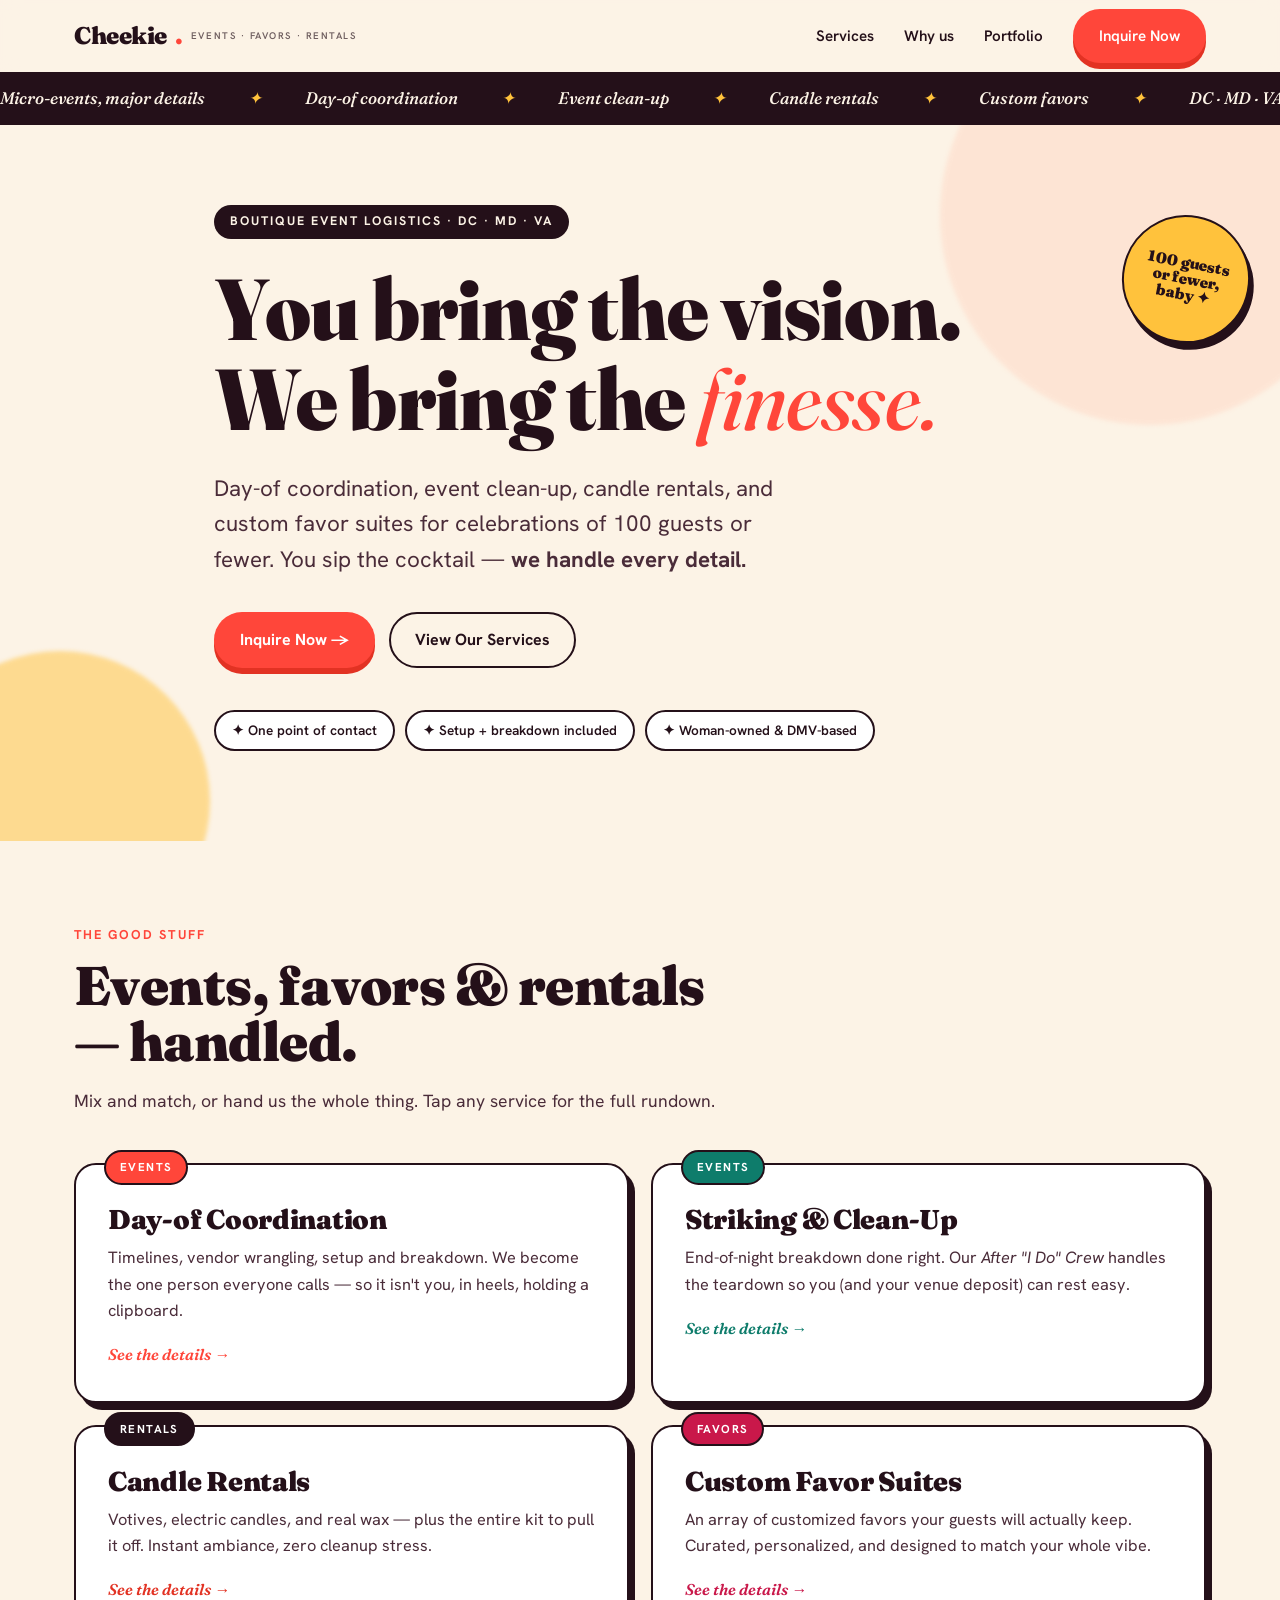
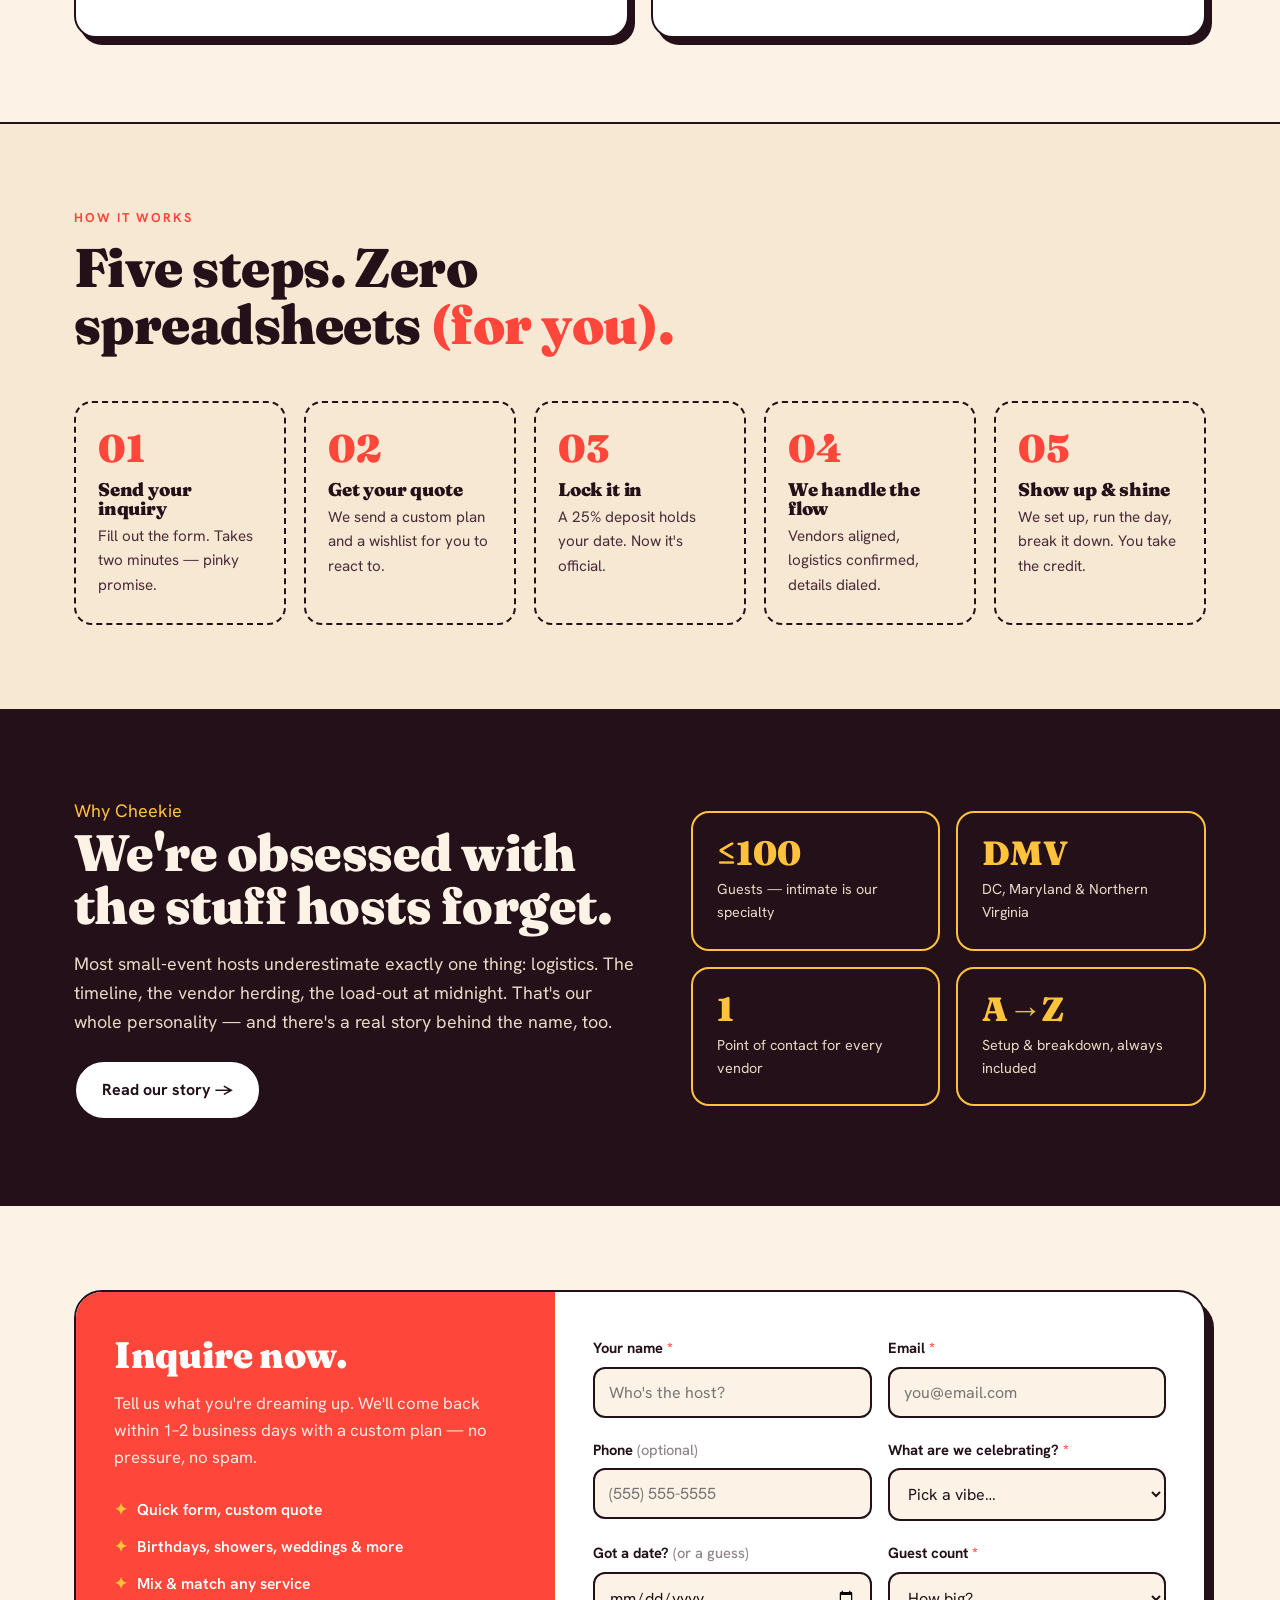
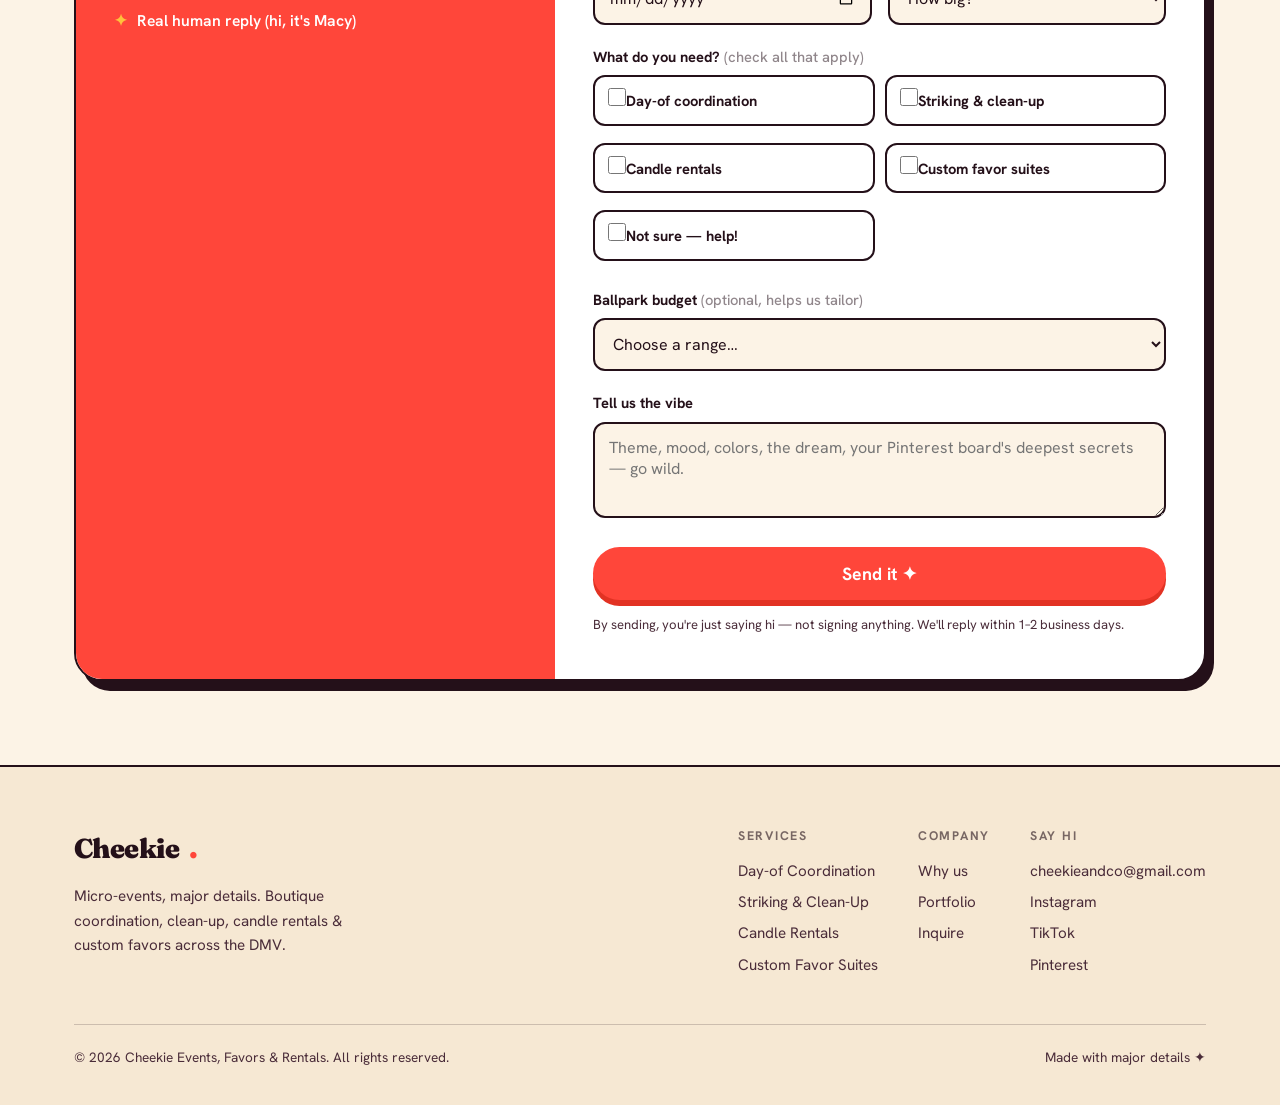
==== index.html @ 804b9a2e "First Draft" ====
<!DOCTYPE html>
<html lang="en">
<head>
<meta charset="UTF-8">
<meta name="viewport" content="width=device-width, initial-scale=1.0">
<title>Cheekie Events, Favors &amp; Rentals — Micro-events, major details (DC · MD · VA)</title>
<meta name="description" content="Boutique day-of coordination, event clean-up, candle rentals, and custom favor suites for celebrations of 100 guests or fewer across the DMV.">
<link rel="preconnect" href="https://fonts.googleapis.com">
<link rel="preconnect" href="https://fonts.gstatic.com" crossorigin>
<link href="https://fonts.googleapis.com/css2?family=Fraunces:ital,opsz,wght@0,9..144,400;0,9..144,600;0,9..144,900;1,9..144,500&family=Hanken+Grotesk:wght@400;500;600;700&display=swap" rel="stylesheet">
<link rel="stylesheet" href="styles.css">
</head>
<body>

<!-- NAV -->
<header class="nav">
  <div class="wrap nav-inner">
    <a class="logo" href="index.html">Cheekie<span class="dot">.</span>
      <small>Events&nbsp;·&nbsp;Favors&nbsp;·&nbsp;Rentals</small>
    </a>
    <nav class="nav-links" id="navLinks">
      <a href="#services">Services</a>
      <a href="why-us.html">Why us</a>
      <a href="portfolio.html">Portfolio</a>
      <a class="btn btn-primary" href="#inquire">Inquire Now</a>
    </nav>
    <button class="menu-btn" id="menuBtn" aria-label="Toggle menu">☰</button>
  </div>
</header>

<!-- MARQUEE -->
<div class="marquee" aria-hidden="true">
  <div class="marquee-track">
    <span>Micro-events, major details&nbsp; <span class="star">✦</span> &nbsp;Day-of coordination&nbsp; <span class="star">✦</span> &nbsp;Event clean-up&nbsp; <span class="star">✦</span> &nbsp;Candle rentals&nbsp; <span class="star">✦</span> &nbsp;Custom favors&nbsp; <span class="star">✦</span> &nbsp;DC · MD · VA&nbsp; <span class="star">✦</span> &nbsp;</span>
    <span>Micro-events, major details&nbsp; <span class="star">✦</span> &nbsp;Day-of coordination&nbsp; <span class="star">✦</span> &nbsp;Event clean-up&nbsp; <span class="star">✦</span> &nbsp;Candle rentals&nbsp; <span class="star">✦</span> &nbsp;Custom favors&nbsp; <span class="star">✦</span> &nbsp;DC · MD · VA&nbsp; <span class="star">✦</span> &nbsp;</span>
  </div>
</div>

<!-- HERO -->
<main>
<section class="hero">
  <div class="blob blob-1"></div>
  <div class="blob blob-2"></div>
  <div class="sticker">100 guests<br>or fewer,<br>baby ✦</div>
  <div class="wrap hero-inner">
    <span class="eyebrow">Boutique event logistics · DC · MD · VA</span>
    <h1>You bring the vision.<br>We bring the <span class="ital">finesse.</span></h1>
    <p class="lead">Day-of coordination, event clean-up, candle rentals, and custom favor suites for celebrations of 100 guests or fewer. You sip the cocktail — <strong>we handle every detail.</strong></p>
    <div class="hero-cta">
      <a class="btn btn-primary" href="#inquire">Inquire Now →</a>
      <a class="btn btn-ghost" href="#services">View Our Services</a>
    </div>
    <div class="hero-badges">
      <span class="pill">✦ One point of contact</span>
      <span class="pill">✦ Setup + breakdown included</span>
      <span class="pill">✦ Woman-owned &amp; DMV-based</span>
    </div>
  </div>
</section>

<!-- SERVICES -->
<section id="services">
  <div class="wrap">
    <div class="sec-head">
      <span class="kicker">The good stuff</span>
      <h2>Events, favors &amp; rentals — handled.</h2>
      <p>Mix and match, or hand us the whole thing. Tap any service for the full rundown.</p>
    </div>
    <div class="cards">
      <a class="card c-cherry" href="coordination.html">
        <span class="tag">Events</span>
        <h3>Day-of Coordination</h3>
        <p>Timelines, vendor wrangling, setup and breakdown. We become the one person everyone calls — so it isn't you, in heels, holding a clipboard.</p>
        <span class="price">See the details →</span>
      </a>
      <a class="card c-teal" href="striking.html">
        <span class="tag">Events</span>
        <h3>Striking &amp; Clean-Up</h3>
        <p>End-of-night breakdown done right. Our <em>After "I Do" Crew</em> handles the teardown so you (and your venue deposit) can rest easy.</p>
        <span class="price">See the details →</span>
      </a>
      <a class="card c-butter" href="candles.html">
        <span class="tag">Rentals</span>
        <h3>Candle Rentals</h3>
        <p>Votives, electric candles, and real wax — plus the entire kit to pull it off. Instant ambiance, zero cleanup stress.</p>
        <span class="price">See the details →</span>
      </a>
      <a class="card c-berry" href="favors.html">
        <span class="tag">Favors</span>
        <h3>Custom Favor Suites</h3>
        <p>An array of customized favors your guests will actually keep. Curated, personalized, and designed to match your whole vibe.</p>
        <span class="price">See the details →</span>
      </a>
    </div>
  </div>
</section>

<!-- HOW IT WORKS -->
<section id="how" style="background:var(--cream-2);border-top:2px solid var(--ink);border-bottom:2px solid var(--ink)">
  <div class="wrap">
    <div class="sec-head">
      <span class="kicker">How it works</span>
      <h2>Five steps. Zero spreadsheets <span class="wink">(for you).</span></h2>
    </div>
    <div class="steps">
      <div class="step"><h3>Send your inquiry</h3><p>Fill out the form. Takes two minutes — pinky promise.</p></div>
      <div class="step"><h3>Get your quote</h3><p>We send a custom plan and a wishlist for you to react to.</p></div>
      <div class="step"><h3>Lock it in</h3><p>A 25% deposit holds your date. Now it's official.</p></div>
      <div class="step"><h3>We handle the flow</h3><p>Vendors aligned, logistics confirmed, details dialed.</p></div>
      <div class="step"><h3>Show up &amp; shine</h3><p>We set up, run the day, break it down. You take the credit.</p></div>
    </div>
  </div>
</section>

<!-- WHY TEASER -->
<section class="dark">
  <div class="wrap">
    <div class="why-grid">
      <div>
        <span class="kicker">Why Cheekie</span>
        <h2>We're obsessed with the stuff hosts forget.</h2>
        <p>Most small-event hosts underestimate exactly one thing: logistics. The timeline, the vendor herding, the load-out at midnight. That's our whole personality — and there's a real story behind the name, too.</p>
        <a class="btn btn-light" href="why-us.html" style="margin-top:24px">Read our story →</a>
      </div>
      <div class="why-stats">
        <div class="stat"><div class="big">≤100</div><div class="lbl">Guests — intimate is our specialty</div></div>
        <div class="stat"><div class="big">DMV</div><div class="lbl">DC, Maryland &amp; Northern Virginia</div></div>
        <div class="stat"><div class="big">1</div><div class="lbl">Point of contact for every vendor</div></div>
        <div class="stat"><div class="big">A→Z</div><div class="lbl">Setup &amp; breakdown, always included</div></div>
      </div>
    </div>
  </div>
</section>

<!-- INTEREST FORM -->
<section id="inquire">
  <div class="wrap">
    <div class="form-shell">
      <div class="form-grid" id="formGrid">
        <aside class="form-aside">
          <h2>Inquire now.</h2>
          <p>Tell us what you're dreaming up. We'll come back within 1–2 business days with a custom plan — no pressure, no spam.</p>
          <ul>
            <li>Quick form, custom quote</li>
            <li>Birthdays, showers, weddings &amp; more</li>
            <li>Mix &amp; match any service</li>
            <li>Real human reply (hi, it's Macy)</li>
          </ul>
        </aside>

        <div class="form-body">
          <!-- ============================================================
               FORMSPREE SETUP (one step):
               1. Create a free form at https://formspree.io (use cheekieandco@gmail.com)
               2. Copy the form's endpoint, e.g. https://formspree.io/f/abcdwxyz
               3. Paste it into the action="" below, replacing YOUR_FORM_ID
               That's it — submissions will email you, and the success
               message below will still show without leaving the page.
               ============================================================ -->
          <form id="inquiryForm" action="https://formspree.io/f/YOUR_FORM_ID" method="POST" novalidate>
            <!-- email subject + spam honeypot (leave these as-is) -->
            <input type="hidden" name="_subject" value="New Cheekie inquiry ✦">
            <input type="text" name="_gotcha" tabindex="-1" autocomplete="off" style="display:none" aria-hidden="true">
            <div class="two">
              <div class="field">
                <label for="name">Your name <span class="req">*</span></label>
                <input type="text" id="name" name="name" placeholder="Who's the host?" required>
              </div>
              <div class="field">
                <label for="email">Email <span class="req">*</span></label>
                <input type="email" id="email" name="email" placeholder="you@email.com" required>
              </div>
            </div>

            <div class="two">
              <div class="field">
                <label for="phone">Phone <span style="opacity:.5;font-weight:500">(optional)</span></label>
                <input type="tel" id="phone" name="phone" placeholder="(555) 555-5555">
              </div>
              <div class="field">
                <label for="occasion">What are we celebrating? <span class="req">*</span></label>
                <select id="occasion" name="occasion" required>
                  <option value="" disabled selected>Pick a vibe…</option>
                  <option>Birthday</option>
                  <option>Baby shower</option>
                  <option>Bridal shower</option>
                  <option>Engagement party</option>
                  <option>Intimate wedding</option>
                  <option>Brunch / dinner</option>
                  <option>Corporate social</option>
                  <option>Something else entirely</option>
                </select>
              </div>
            </div>

            <div class="two">
              <div class="field">
                <label for="date">Got a date? <span style="opacity:.5;font-weight:500">(or a guess)</span></label>
                <input type="date" id="date" name="date">
              </div>
              <div class="field">
                <label for="guests">Guest count <span class="req">*</span></label>
                <select id="guests" name="guests" required>
                  <option value="" disabled selected>How big?</option>
                  <option>1–25</option>
                  <option>26–50</option>
                  <option>51–75</option>
                  <option>76–100</option>
                </select>
              </div>
            </div>

            <div class="field">
              <label>What do you need? <span style="opacity:.5;font-weight:500">(check all that apply)</span></label>
              <div class="checks">
                <label class="check"><input type="checkbox" name="needs" value="Day-of coordination"><span>Day-of coordination</span></label>
                <label class="check"><input type="checkbox" name="needs" value="Striking & clean-up"><span>Striking &amp; clean-up</span></label>
                <label class="check"><input type="checkbox" name="needs" value="Candle rentals"><span>Candle rentals</span></label>
                <label class="check"><input type="checkbox" name="needs" value="Custom favors"><span>Custom favor suites</span></label>
                <label class="check"><input type="checkbox" name="needs" value="Not sure yet"><span>Not sure — help!</span></label>
              </div>
            </div>

            <div class="field">
              <label for="budget">Ballpark budget <span style="opacity:.5;font-weight:500">(optional, helps us tailor)</span></label>
              <select id="budget" name="budget">
                <option value="" disabled selected>Choose a range…</option>
                <option>Under $1,000</option>
                <option>$1,000 – $2,500</option>
                <option>$2,500 – $5,000</option>
                <option>$5,000+</option>
                <option>Tell me what's realistic</option>
              </select>
            </div>

            <div class="field">
              <label for="vibe">Tell us the vibe</label>
              <textarea id="vibe" name="vibe" placeholder="Theme, mood, colors, the dream, your Pinterest board's deepest secrets — go wild."></textarea>
            </div>

            <button type="submit" class="btn btn-primary" style="width:100%;justify-content:center;font-size:1.1rem">Send it ✦</button>
            <p class="error-msg" id="errorMsg">Oops — pop in your name, a valid email, the occasion, and guest count and we're golden.</p>
            <p class="form-note">By sending, you're just saying hi — not signing anything. We'll reply within 1–2 business days.</p>
          </form>
        </div>
      </div>

      <!-- success state -->
      <div class="success" id="successState">
        <div class="emoji">🎉</div>
        <h2>Eee — we got it!</h2>
        <p>Thanks <span id="successName">friend</span>. Keep an eye on your inbox — Macy will be in touch within 1–2 business days with your custom plan.</p>
        <button class="btn btn-ghost" onclick="resetForm()">Send another →</button>
      </div>
    </div>
  </div>
</section>
</main>

<!-- FOOTER -->
<footer>
  <div class="wrap">
    <div class="foot-grid">
      <div style="max-width:300px">
        <a class="logo" href="index.html">Cheekie<span class="dot">.</span></a>
        <p style="margin-top:14px;color:var(--ink-soft);font-size:.95rem">Micro-events, major details. Boutique coordination, clean-up, candle rentals &amp; custom favors across the DMV.</p>
      </div>
      <div class="foot-links">
        <div class="foot-col">
          <h4>Services</h4>
          <a href="coordination.html">Day-of Coordination</a>
          <a href="striking.html">Striking &amp; Clean-Up</a>
          <a href="candles.html">Candle Rentals</a>
          <a href="favors.html">Custom Favor Suites</a>
        </div>
        <div class="foot-col">
          <h4>Company</h4>
          <a href="why-us.html">Why us</a>
          <a href="portfolio.html">Portfolio</a>
          <a href="#inquire">Inquire</a>
        </div>
        <div class="foot-col">
          <h4>Say hi</h4>
          <a href="mailto:cheekieandco@gmail.com">cheekieandco@gmail.com</a>
          <a href="#">Instagram</a>
          <a href="#">TikTok</a>
          <a href="#">Pinterest</a>
        </div>
      </div>
    </div>
    <div class="foot-bottom">
      <span>© <span id="year"></span> Cheekie Events, Favors &amp; Rentals. All rights reserved.</span>
      <span>Made with major details ✦</span>
    </div>
  </div>
</footer>

<script>
  document.getElementById('year').textContent = new Date().getFullYear();
  const menuBtn = document.getElementById('menuBtn');
  const navLinks = document.getElementById('navLinks');
  menuBtn.addEventListener('click', () => navLinks.classList.toggle('open'));
  navLinks.querySelectorAll('a').forEach(a => a.addEventListener('click', () => navLinks.classList.remove('open')));

  const form = document.getElementById('inquiryForm');
  const errorMsg = document.getElementById('errorMsg');
  const submitBtn = form.querySelector('button[type="submit"]');

  form.addEventListener('submit', async function(e){
    e.preventDefault();
    const name = document.getElementById('name').value.trim();
    const email = document.getElementById('email').value.trim();
    const occasion = document.getElementById('occasion').value;
    const guests = document.getElementById('guests').value;
    const emailOk = /^[^\s@]+@[^\s@]+\.[^\s@]+$/.test(email);
    if(!name || !emailOk || !occasion || !guests){
      errorMsg.textContent = "Oops — pop in your name, a valid email, the occasion, and guest count and we're golden.";
      errorMsg.style.display='block';
      return;
    }
    errorMsg.style.display='none';

    // Safety check: warn if the Formspree endpoint hasn't been set yet.
    if(form.action.includes('YOUR_FORM_ID')){
      errorMsg.textContent = "Heads up (this only shows to you): add your Formspree endpoint to the form's action before going live.";
      errorMsg.style.display='block';
      return;
    }

    const original = submitBtn.textContent;
    submitBtn.disabled = true;
    submitBtn.textContent = 'Sending…';

    try {
      const res = await fetch(form.action, {
        method: 'POST',
        body: new FormData(form),
        headers: { 'Accept': 'application/json' }
      });
      if(res.ok){
        document.getElementById('successName').textContent = name.split(' ')[0];
        document.getElementById('formGrid').style.display='none';
        document.getElementById('successState').style.display='block';
        document.getElementById('successState').scrollIntoView({behavior:'smooth',block:'center'});
        form.reset();
      } else {
        throw new Error('Form error');
      }
    } catch(err){
      errorMsg.textContent = "Hmm, that didn't send. Try again, or email us directly at cheekieandco@gmail.com.";
      errorMsg.style.display='block';
    } finally {
      submitBtn.disabled = false;
      submitBtn.textContent = original;
    }
  });

  function resetForm(){
    form.reset();
    document.getElementById('successState').style.display='none';
    document.getElementById('formGrid').style.display='grid';
    document.getElementById('inquire').scrollIntoView({behavior:'smooth',block:'start'});
  }
</script>
</body>
</html>
---- styles.css ----
/* ============================================================
   Cheekie Events, Favors & Rentals — shared stylesheet
   ============================================================ */
:root{
  --cream:#FCF3E6;
  --cream-2:#F6E8D3;
  --ink:#241019;
  --ink-soft:#4a2c39;
  --cherry:#FF463A;
  --cherry-deep:#E23223;
  --berry:#C9184A;
  --teal:#0E7C6B;
  --butter:#FFC23C;
  --blush:#FFD7C4;
  --plum:#8E3B66;
  --shadow:rgba(36,16,25,.16);
  --maxw:1180px;
}
*{box-sizing:border-box;margin:0;padding:0}
html{scroll-behavior:smooth}
body{
  background:var(--cream);
  color:var(--ink);
  font-family:'Hanken Grotesk',sans-serif;
  font-size:18px;line-height:1.6;
  -webkit-font-smoothing:antialiased;
  overflow-x:hidden;
}
h1,h2,h3,.display{font-family:'Fraunces',serif;line-height:1.04;letter-spacing:-.01em}
a{color:inherit}
img{max-width:100%;display:block}
.wrap{max-width:var(--maxw);margin:0 auto;padding:0 24px}
.ital{font-style:italic;font-weight:500}
.wink{color:var(--cherry)}

/* ---------- buttons ---------- */
.btn{
  display:inline-flex;align-items:center;gap:.5em;
  font-family:'Hanken Grotesk';font-weight:700;font-size:1rem;
  text-decoration:none;cursor:pointer;border:none;
  padding:15px 26px;border-radius:999px;
  transition:transform .15s ease, box-shadow .15s ease;
}
.btn-primary{background:var(--cherry);color:#fff;box-shadow:0 6px 0 var(--cherry-deep)}
.btn-primary:hover{transform:translateY(-2px);box-shadow:0 8px 0 var(--cherry-deep)}
.btn-primary:active{transform:translateY(4px);box-shadow:0 2px 0 var(--cherry-deep)}
.btn-ghost{background:transparent;color:var(--ink);border:2px solid var(--ink);padding:13px 24px}
.btn-ghost:hover{background:var(--ink);color:var(--cream)}
.btn-light{background:#fff;color:var(--ink);border:2px solid var(--ink)}
.btn-light:hover{background:var(--butter)}

/* ---------- nav ---------- */
header.nav{
  position:sticky;top:0;z-index:50;
  background:rgba(252,243,230,.86);backdrop-filter:blur(10px);
  border-bottom:2px solid var(--ink);
}
.nav-inner{display:flex;align-items:center;justify-content:space-between;height:72px}
.logo{font-family:'Fraunces';font-weight:900;font-size:1.5rem;letter-spacing:-.02em;text-decoration:none;display:flex;align-items:center;gap:.35em}
.logo .dot{color:var(--cherry)}
.logo small{font-family:'Hanken Grotesk';font-weight:600;font-size:.6rem;letter-spacing:.16em;text-transform:uppercase;opacity:.65;display:block;line-height:1}
.nav-links{display:flex;align-items:center;gap:30px}
.nav-links a{font-weight:600;font-size:.95rem;text-decoration:none;position:relative}
.nav-links a:not(.btn)::after{content:"";position:absolute;left:0;bottom:-4px;width:0;height:2px;background:var(--cherry);transition:width .2s}
.nav-links a:not(.btn):hover::after{width:100%}
.menu-btn{display:none;background:none;border:none;cursor:pointer;font-size:1.6rem;color:var(--ink)}
@media(max-width:880px){
  .nav-links{position:fixed;inset:72px 0 auto 0;flex-direction:column;background:var(--cream);border-bottom:2px solid var(--ink);padding:24px;gap:20px;display:none}
  .nav-links.open{display:flex}
  .menu-btn{display:block}
}

/* ---------- marquee ---------- */
.marquee{background:var(--ink);color:var(--cream);overflow:hidden;border-bottom:2px solid var(--ink);padding:11px 0}
.marquee-track{display:flex;white-space:nowrap;gap:40px;animation:scroll 26s linear infinite;font-family:'Fraunces';font-style:italic;font-weight:500;font-size:1.05rem}
.marquee-track span{display:inline-flex;align-items:center;gap:40px}
.marquee .star{color:var(--butter)}
@keyframes scroll{to{transform:translateX(-50%)}}
@media(prefers-reduced-motion:reduce){.marquee-track{animation:none}}

/* ---------- hero ---------- */
.hero{position:relative;padding:80px 0 90px;overflow:hidden}
.hero .blob{position:absolute;border-radius:50%;filter:blur(2px);opacity:.5;z-index:0}
.blob-1{width:420px;height:420px;background:var(--blush);top:-120px;right:-80px}
.blob-2{width:300px;height:300px;background:var(--butter);bottom:-110px;left:-90px;opacity:.4}
.hero-inner{position:relative;z-index:1;max-width:900px}
.eyebrow{display:inline-block;font-weight:700;font-size:.78rem;letter-spacing:.16em;text-transform:uppercase;background:var(--ink);color:var(--cream);padding:7px 16px;border-radius:999px;margin-bottom:26px}
.hero h1{font-size:clamp(2.8rem,7.5vw,5.4rem);font-weight:900}
.hero h1 .ital{color:var(--cherry)}
.hero p.lead{font-size:clamp(1.1rem,2.2vw,1.4rem);max-width:600px;margin:26px 0 34px;color:var(--ink-soft)}
.hero-cta{display:flex;gap:14px;flex-wrap:wrap}
.hero-badges{display:flex;flex-wrap:wrap;gap:10px;margin-top:42px}
.pill{font-weight:600;font-size:.85rem;background:#fff;border:2px solid var(--ink);border-radius:999px;padding:8px 16px}
.sticker{position:absolute;z-index:2;font-family:'Fraunces';font-weight:900;background:var(--butter);color:var(--ink);border:2px solid var(--ink);border-radius:50%;width:128px;height:128px;display:flex;align-items:center;justify-content:center;text-align:center;font-size:.95rem;line-height:1.05;padding:14px;transform:rotate(11deg);box-shadow:5px 6px 0 var(--ink);top:90px;right:30px}
@media(max-width:900px){.sticker{display:none}}

/* ---------- sub-page hero ---------- */
.subhero{position:relative;padding:64px 0 56px;border-bottom:2px solid var(--ink);overflow:hidden}
.subhero .blob{position:absolute;border-radius:50%;opacity:.45;z-index:0;filter:blur(2px)}
.breadcrumb{font-weight:600;font-size:.82rem;letter-spacing:.05em;color:var(--ink-soft);margin-bottom:14px;position:relative;z-index:1}
.breadcrumb a{text-decoration:none}.breadcrumb a:hover{color:var(--cherry)}
.subhero h1{font-size:clamp(2.4rem,6vw,4rem);font-weight:900;position:relative;z-index:1;max-width:820px}
.subhero p{position:relative;z-index:1;max-width:620px;margin-top:18px;font-size:1.15rem;color:var(--ink-soft)}
.subhero .kicker{display:inline-block;font-weight:700;font-size:.78rem;letter-spacing:.16em;text-transform:uppercase;color:var(--cherry);margin-bottom:14px;position:relative;z-index:1}

/* ---------- section base ---------- */
section{padding:84px 0}
.sec-head{margin-bottom:48px;max-width:680px}
.sec-head .kicker{font-weight:700;font-size:.8rem;letter-spacing:.16em;text-transform:uppercase;color:var(--cherry);display:block;margin-bottom:12px}
.sec-head h2{font-size:clamp(2rem,4.5vw,3.4rem);font-weight:900}
.sec-head p{margin-top:16px;color:var(--ink-soft);font-size:1.1rem}

/* ---------- service cards ---------- */
.cards{display:grid;grid-template-columns:repeat(2,1fr);gap:22px}
@media(max-width:760px){.cards{grid-template-columns:1fr}}
.card{border:2px solid var(--ink);border-radius:22px;padding:32px;position:relative;box-shadow:6px 7px 0 var(--ink);transition:transform .18s ease, box-shadow .18s ease;background:#fff;text-decoration:none;color:var(--ink);display:block}
.card:hover{transform:translate(-2px,-2px);box-shadow:9px 11px 0 var(--ink)}
.card .tag{position:absolute;top:-15px;left:28px;font-family:'Hanken Grotesk';font-weight:700;font-size:.72rem;letter-spacing:.12em;text-transform:uppercase;color:#fff;padding:6px 14px;border-radius:999px;border:2px solid var(--ink)}
.card h3{font-size:1.7rem;font-weight:900;margin:8px 0 12px}
.card p{color:var(--ink-soft);font-size:1.02rem}
.card .price{display:inline-block;margin-top:18px;font-family:'Fraunces';font-style:italic;font-weight:600;font-size:.98rem}
.c-cherry .tag{background:var(--cherry)} .c-cherry .price{color:var(--cherry)}
.c-teal .tag{background:var(--teal)} .c-teal .price{color:var(--teal)}
.c-berry .tag{background:var(--berry)} .c-berry .price{color:var(--berry)}
.c-butter .tag{background:var(--ink)} .c-butter .price{color:var(--cherry-deep)}
.c-plum .tag{background:var(--plum)} .c-plum .price{color:var(--plum)}

/* ---------- steps ---------- */
.steps{display:grid;grid-template-columns:repeat(5,1fr);gap:18px;counter-reset:step}
@media(max-width:900px){.steps{grid-template-columns:1fr 1fr}}
@media(max-width:560px){.steps{grid-template-columns:1fr}}
.step{border:2px dashed var(--ink);border-radius:18px;padding:26px 22px;position:relative}
.step::before{counter-increment:step;content:"0" counter(step);font-family:'Fraunces';font-weight:900;font-size:2.4rem;color:var(--cherry);display:block;line-height:1;margin-bottom:12px}
.step h3{font-size:1.15rem;font-weight:900;margin-bottom:6px}
.step p{font-size:.95rem;color:var(--ink-soft)}
.steps.four{grid-template-columns:repeat(4,1fr)}
@media(max-width:900px){.steps.four{grid-template-columns:1fr 1fr}}
@media(max-width:560px){.steps.four{grid-template-columns:1fr}}

/* ---------- dark band ---------- */
.dark{background:var(--ink);color:var(--cream);border-top:2px solid var(--ink);border-bottom:2px solid var(--ink)}
.dark .kicker{color:var(--butter)}
.dark h2{font-size:clamp(2rem,4.5vw,3.2rem);font-weight:900}
.why-grid{display:grid;grid-template-columns:1.1fr 1fr;gap:50px;align-items:center}
@media(max-width:820px){.why-grid{grid-template-columns:1fr;gap:34px}}
.why-grid p{color:#e9d9c6;font-size:1.12rem;margin-top:18px}
.why-stats{display:grid;grid-template-columns:1fr 1fr;gap:16px}
.stat{border:2px solid var(--butter);border-radius:18px;padding:24px}
.stat .big{font-family:'Fraunces';font-weight:900;font-size:2.1rem;color:var(--butter);line-height:1}
.stat .lbl{font-size:.9rem;margin-top:8px;color:#e9d9c6}

/* ---------- includes list (service pages) ---------- */
.split{display:grid;grid-template-columns:1fr 1fr;gap:48px;align-items:start}
@media(max-width:820px){.split{grid-template-columns:1fr;gap:32px}}
.includes{list-style:none;display:flex;flex-direction:column;gap:14px}
.includes li{display:flex;gap:12px;align-items:flex-start;font-size:1.05rem}
.includes li::before{content:"✦";color:var(--cherry);font-size:1.1rem;line-height:1.4;flex:none}
.panel{border:2px solid var(--ink);border-radius:22px;background:#fff;box-shadow:6px 7px 0 var(--ink);padding:34px}
.panel h3{font-size:1.5rem;font-weight:900;margin-bottom:14px}
.panel.tint{background:var(--cream-2)}
.callout{border:2px dashed var(--ink);border-radius:18px;padding:24px 26px;background:var(--blush);margin-top:24px}
.callout strong{font-family:'Fraunces';font-style:italic}

/* ---------- about / founder ---------- */
.about-grid{display:grid;grid-template-columns:.85fr 1.15fr;gap:54px;align-items:center}
@media(max-width:820px){.about-grid{grid-template-columns:1fr;gap:34px}}
.about-photo{position:relative}
.about-photo img{border:2px solid var(--ink);border-radius:24px;box-shadow:10px 12px 0 var(--cherry);width:100%}
.about-photo .badge{position:absolute;bottom:-22px;right:-14px;background:var(--butter);border:2px solid var(--ink);border-radius:999px;padding:10px 20px;font-family:'Fraunces';font-weight:900;font-style:italic;box-shadow:4px 5px 0 var(--ink);transform:rotate(-5deg)}
.about-text h2{font-size:clamp(2rem,4.5vw,3rem);font-weight:900}
.about-text p{margin-top:18px;color:var(--ink-soft);font-size:1.1rem}
.about-text .pull{font-family:'Fraunces';font-style:italic;font-weight:600;color:var(--ink);font-size:1.3rem;border-left:4px solid var(--cherry);padding-left:18px;margin-top:24px}

/* ---------- testimonial ---------- */
.quote-card{border:2px solid var(--ink);border-radius:24px;background:#fff;box-shadow:8px 10px 0 var(--berry);padding:42px 40px;max-width:760px}
.quote-card .stars{color:var(--butter);font-size:1.3rem;letter-spacing:2px}
.quote-card .headline{font-family:'Fraunces';font-weight:900;font-size:1.6rem;margin:14px 0 14px}
.quote-card blockquote{font-size:1.12rem;color:var(--ink-soft);font-style:italic;line-height:1.65}
.quote-card .cite{margin-top:22px;font-weight:700}
.quote-card .cite span{display:block;font-weight:500;font-size:.92rem;color:var(--ink-soft);font-style:normal}
.tcard{border:2px dashed var(--ink);border-radius:20px;padding:30px;background:var(--cream)}
.tcard .stars{color:var(--butter);letter-spacing:2px}
.tcard blockquote{font-style:italic;color:var(--ink-soft);margin:12px 0}
.tcard .cite{font-weight:700;font-size:.95rem}

/* ---------- portfolio / resume ---------- */
.exp{display:grid;grid-template-columns:1fr 1fr;gap:22px}
@media(max-width:760px){.exp{grid-template-columns:1fr}}
.exp-item{border:2px solid var(--ink);border-radius:20px;padding:30px;background:#fff;box-shadow:5px 6px 0 var(--ink)}
.exp-item .role{font-family:'Fraunces';font-weight:900;font-size:1.35rem}
.exp-item .org{font-weight:700;color:var(--cherry);margin:4px 0 14px;font-size:.95rem;letter-spacing:.02em}
.exp-item ul{list-style:none;display:flex;flex-direction:column;gap:9px}
.exp-item li{display:flex;gap:10px;font-size:1rem;color:var(--ink-soft)}
.exp-item li::before{content:"–";color:var(--cherry);flex:none}
.creds{display:flex;gap:14px;flex-wrap:wrap;margin-top:8px}
.cred{border:2px solid var(--ink);border-radius:16px;padding:18px 22px;background:var(--cream-2)}
.cred .deg{font-family:'Fraunces';font-weight:900;font-size:1.1rem}
.cred .sch{font-size:.9rem;color:var(--ink-soft)}

/* ---------- cta band ---------- */
.cta-band{background:var(--cherry);color:#fff;border-top:2px solid var(--ink);border-bottom:2px solid var(--ink);text-align:center}
.cta-band h2{font-size:clamp(2rem,5vw,3.2rem);font-weight:900}
.cta-band p{margin:16px auto 28px;max-width:520px;color:#ffe7e2;font-size:1.1rem}

/* ---------- form ---------- */
#inquire{position:relative}
.form-shell{border:2px solid var(--ink);border-radius:28px;background:#fff;box-shadow:8px 10px 0 var(--ink);overflow:hidden}
.form-grid{display:grid;grid-template-columns:.85fr 1.15fr}
@media(max-width:820px){.form-grid{grid-template-columns:1fr}}
.form-aside{background:var(--cherry);color:#fff;padding:44px 38px}
.form-aside h2{font-size:2.3rem;font-weight:900;line-height:1.04}
.form-aside p{margin-top:16px;font-size:1.05rem;color:#ffe7e2}
.form-aside ul{list-style:none;margin-top:26px;display:flex;flex-direction:column;gap:12px}
.form-aside li{display:flex;gap:10px;align-items:flex-start;font-weight:600;font-size:.98rem}
.form-aside li::before{content:"✦";color:var(--butter)}
.form-body{padding:44px 38px}
.field{margin-bottom:20px}
.field label{display:block;font-weight:700;font-size:.92rem;margin-bottom:7px}
.req{color:var(--cherry)}
.field input,.field select,.field textarea{
  width:100%;font-family:inherit;font-size:1rem;color:var(--ink);
  background:var(--cream);border:2px solid var(--ink);border-radius:12px;padding:13px 14px;
  transition:box-shadow .15s,border-color .15s;
}
.field input:focus,.field select:focus,.field textarea:focus{outline:none;box-shadow:0 0 0 3px var(--butter)}
.field textarea{resize:vertical;min-height:96px}
.two{display:grid;grid-template-columns:1fr 1fr;gap:16px}
@media(max-width:520px){.two{grid-template-columns:1fr}}
.checks{display:grid;grid-template-columns:1fr 1fr;gap:10px}
@media(max-width:520px){.checks{grid-template-columns:1fr}}
.check{display:flex;align-items:center;gap:9px;border:2px solid var(--ink);border-radius:12px;padding:11px 13px;cursor:pointer;font-weight:600;font-size:.92rem;transition:background .15s}
.check:hover{background:var(--cream-2)}
.check input{width:18px;height:18px;accent-color:var(--cherry);flex:none}
.form-note{font-size:.82rem;color:var(--ink-soft);margin-top:14px}
.error-msg{color:var(--cherry-deep);font-weight:700;font-size:.9rem;margin-top:10px;display:none}
.success{display:none;text-align:center;padding:64px 38px}
.success .emoji{font-size:3.4rem}
.success h2{font-size:2.4rem;font-weight:900;margin:14px 0 10px}
.success p{color:var(--ink-soft);max-width:420px;margin:0 auto 22px}

/* ---------- footer ---------- */
footer{background:var(--cream-2);border-top:2px solid var(--ink);padding:60px 0 36px}
.foot-grid{display:flex;justify-content:space-between;flex-wrap:wrap;gap:30px}
.foot-grid .logo{font-size:1.7rem}
.foot-links{display:flex;gap:40px;flex-wrap:wrap}
.foot-col h4{font-size:.78rem;letter-spacing:.14em;text-transform:uppercase;margin-bottom:12px;opacity:.6}
.foot-col a,.foot-col p{display:block;text-decoration:none;font-size:.95rem;margin-bottom:7px;color:var(--ink-soft)}
.foot-col a:hover{color:var(--cherry)}
.foot-bottom{margin-top:40px;padding-top:22px;border-top:1px solid rgba(36,16,25,.2);display:flex;justify-content:space-between;flex-wrap:wrap;gap:12px;font-size:.85rem;color:var(--ink-soft)}
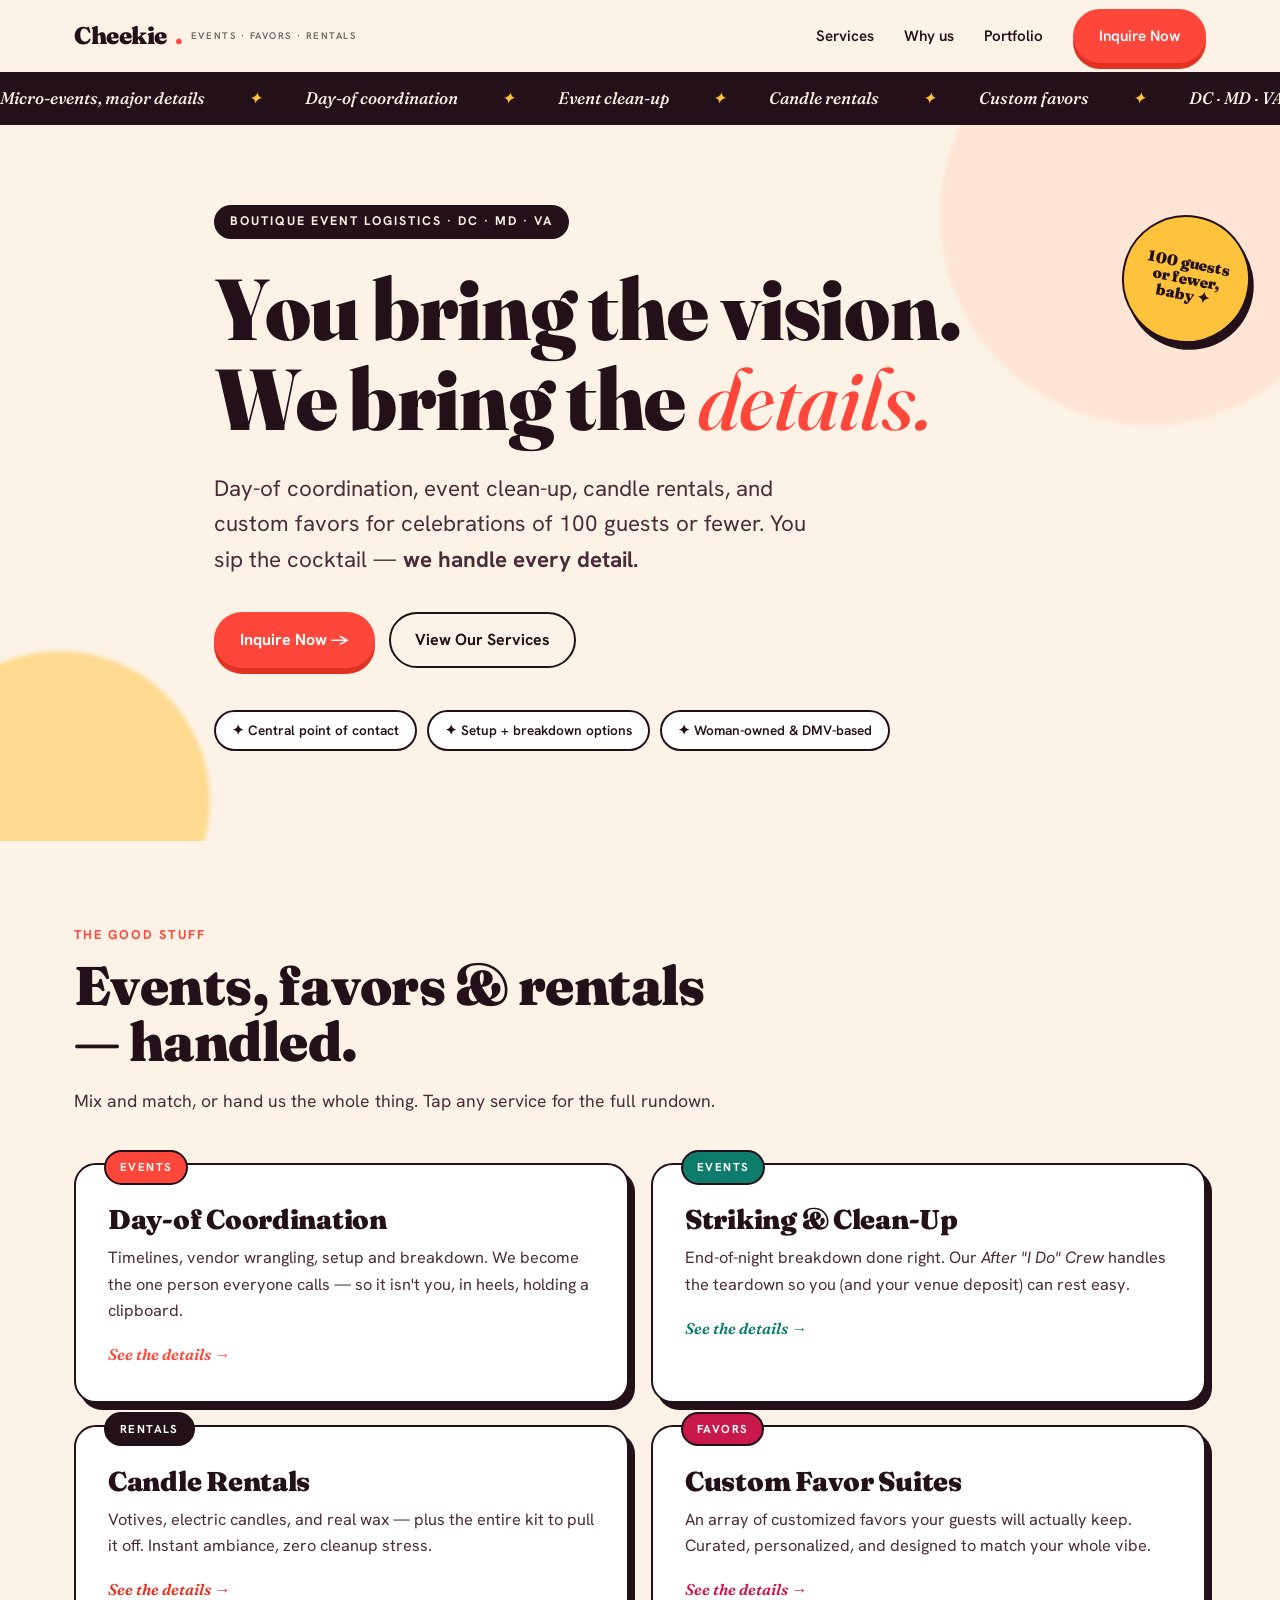
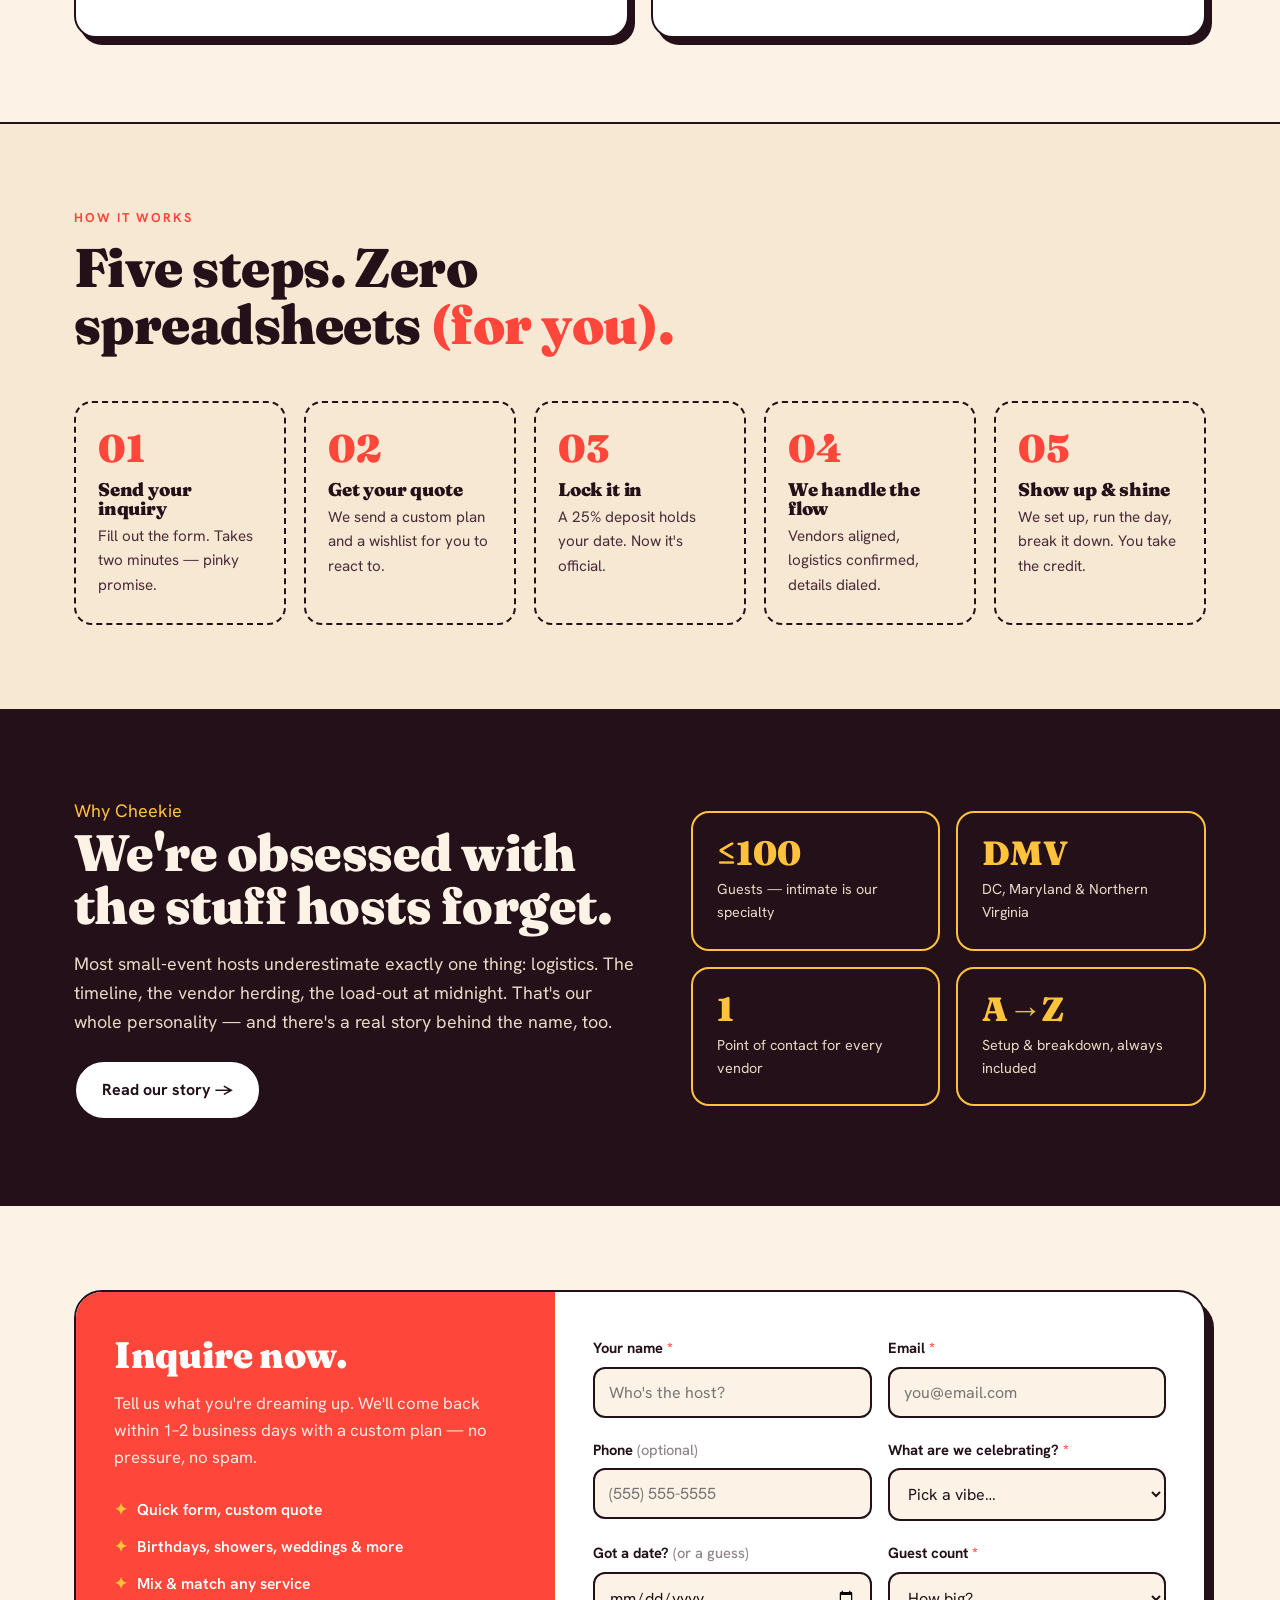
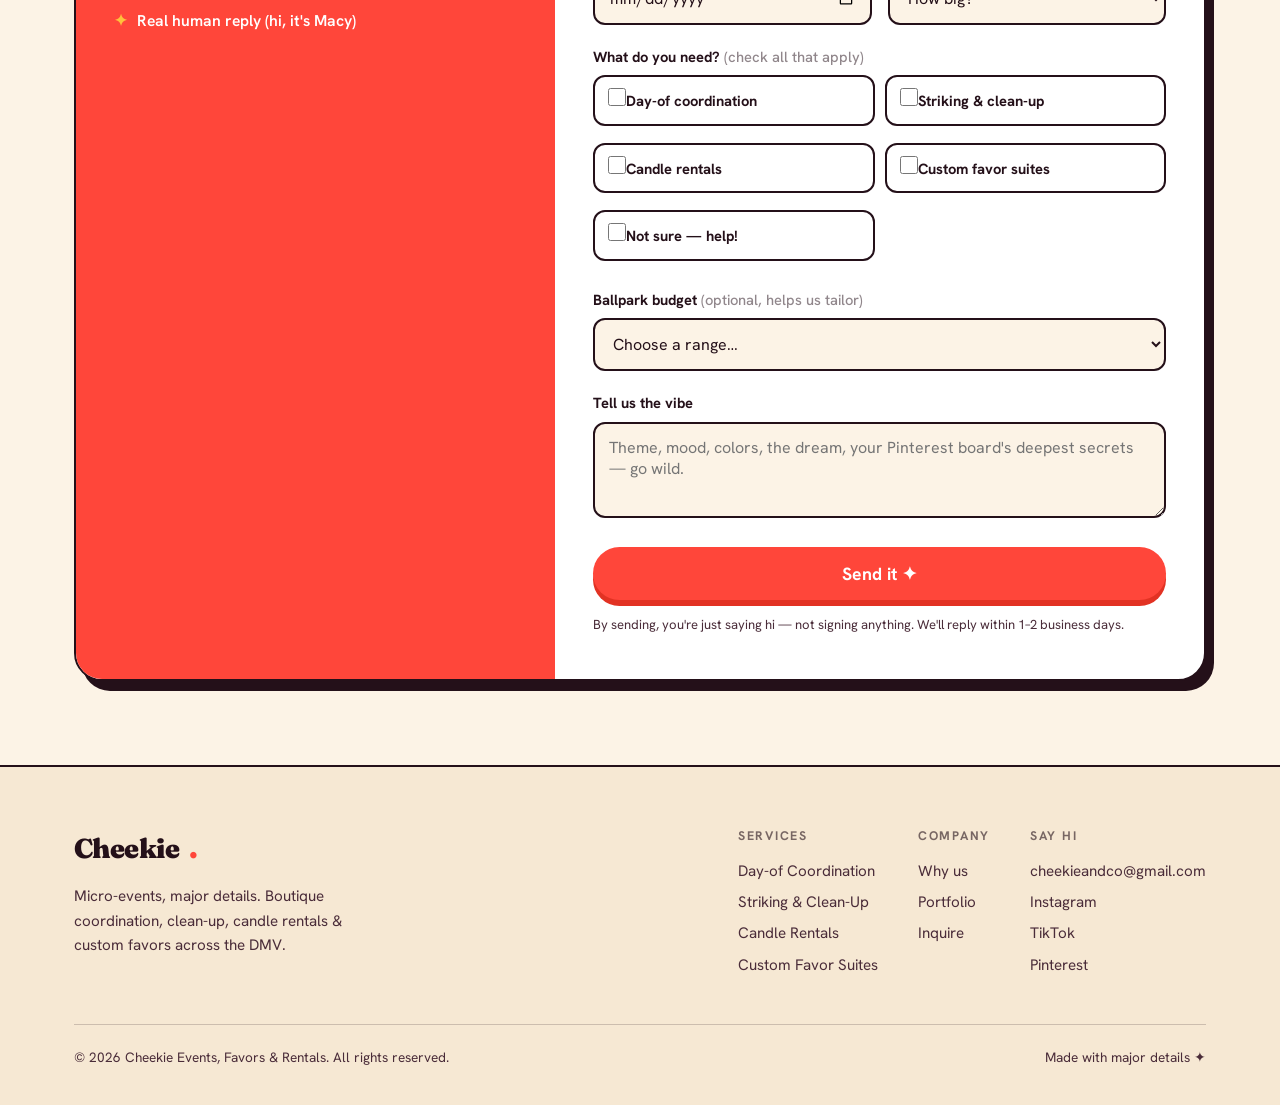
==== commit cd7c56a0: "Update index.html" ====
--- a/index.html
+++ b/index.html
@@ -44,15 +44,15 @@
   <div class="sticker">100 guests<br>or fewer,<br>baby ✦</div>
   <div class="wrap hero-inner">
     <span class="eyebrow">Boutique event logistics · DC · MD · VA</span>
-    <h1>You bring the vision.<br>We bring the <span class="ital">finesse.</span></h1>
-    <p class="lead">Day-of coordination, event clean-up, candle rentals, and custom favor suites for celebrations of 100 guests or fewer. You sip the cocktail — <strong>we handle every detail.</strong></p>
+    <h1>You bring the vision.<br>We bring the <span class="ital">details.</span></h1>
+    <p class="lead">Day-of coordination, event clean-up, candle rentals, and custom favors for celebrations of 100 guests or fewer. You sip the cocktail — <strong>we handle every detail.</strong></p>
     <div class="hero-cta">
       <a class="btn btn-primary" href="#inquire">Inquire Now →</a>
       <a class="btn btn-ghost" href="#services">View Our Services</a>
     </div>
     <div class="hero-badges">
-      <span class="pill">✦ One point of contact</span>
-      <span class="pill">✦ Setup + breakdown included</span>
+      <span class="pill">✦ Central point of contact</span>
+      <span class="pill">✦ Setup + breakdown options</span>
       <span class="pill">✦ Woman-owned &amp; DMV-based</span>
     </div>
   </div>
@@ -157,7 +157,7 @@
                That's it — submissions will email you, and the success
                message below will still show without leaving the page.
                ============================================================ -->
-          <form id="inquiryForm" action="https://formspree.io/f/YOUR_FORM_ID" method="POST" novalidate>
+          <form id="inquiryForm" action="https://formspree.io/f/xykqddjj" method="POST" novalidate>
             <!-- email subject + spam honeypot (leave these as-is) -->
             <input type="hidden" name="_subject" value="New Cheekie inquiry ✦">
             <input type="text" name="_gotcha" tabindex="-1" autocomplete="off" style="display:none" aria-hidden="true">
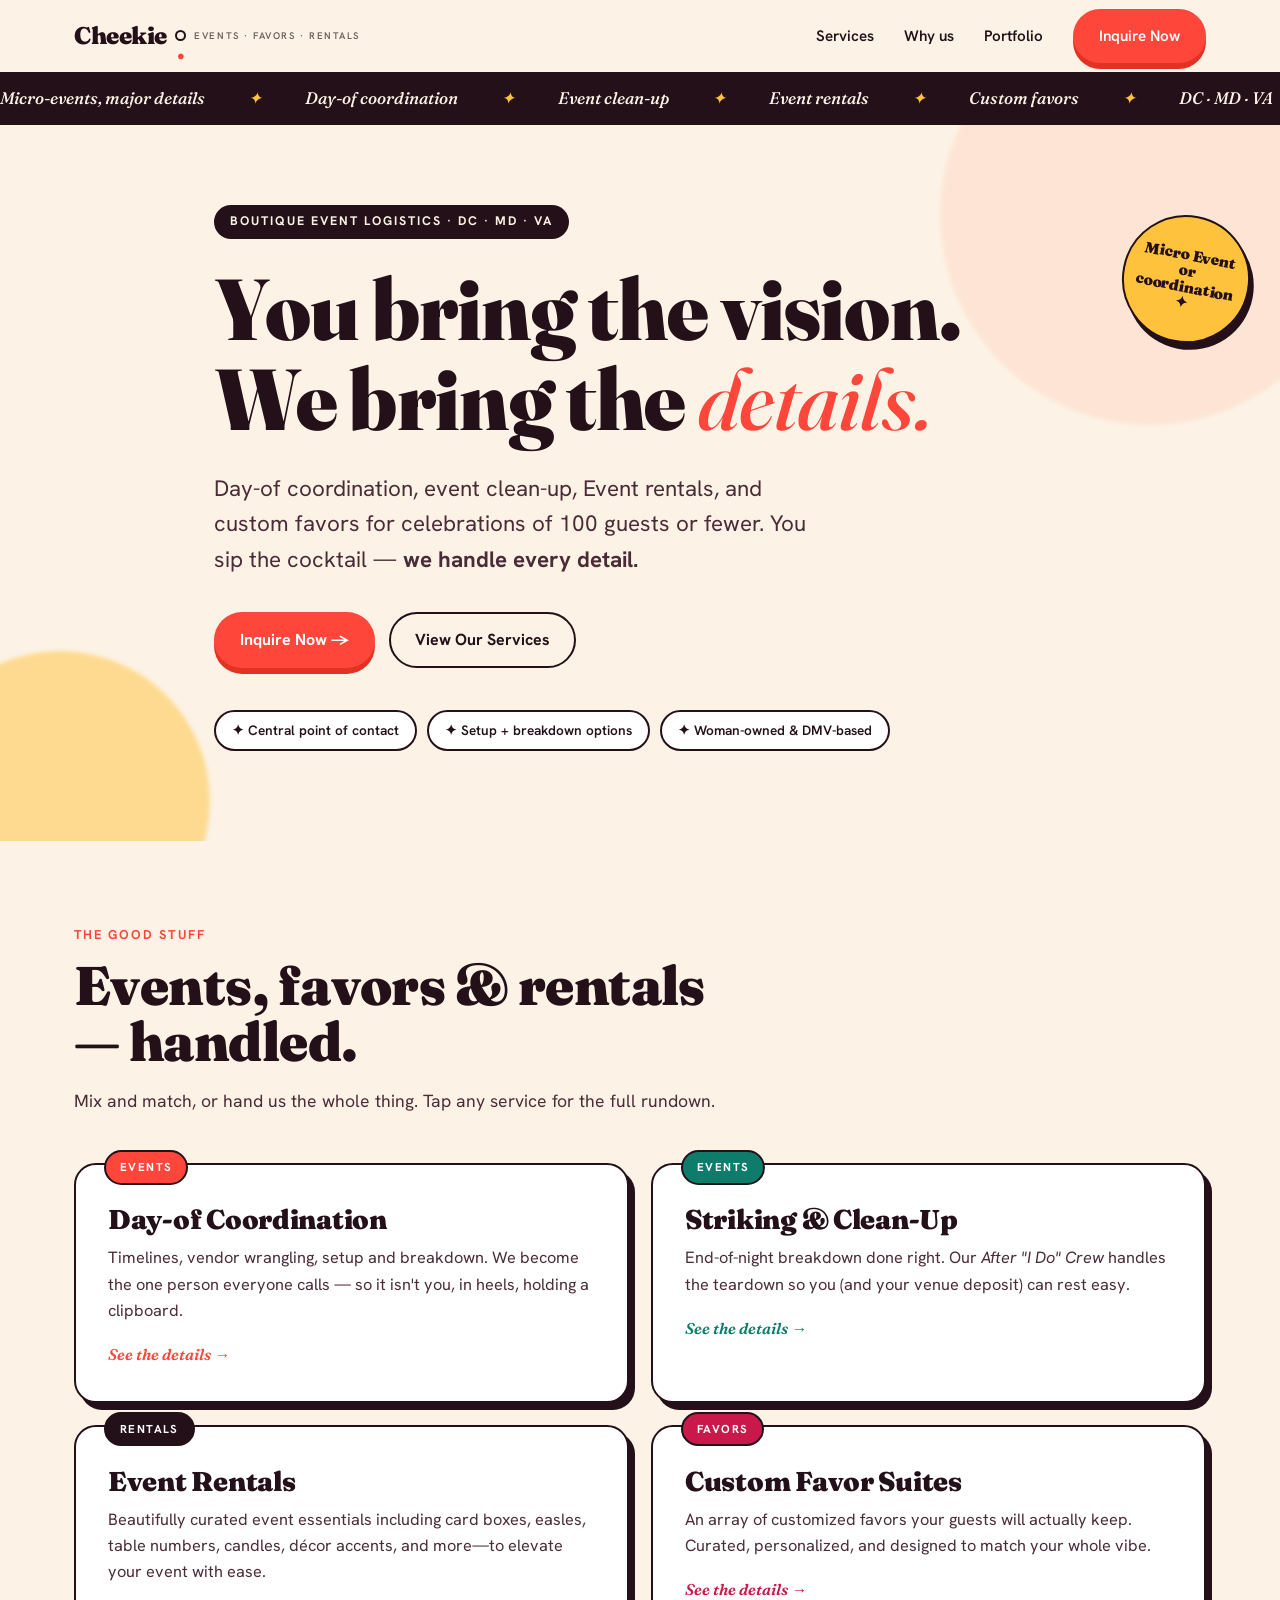
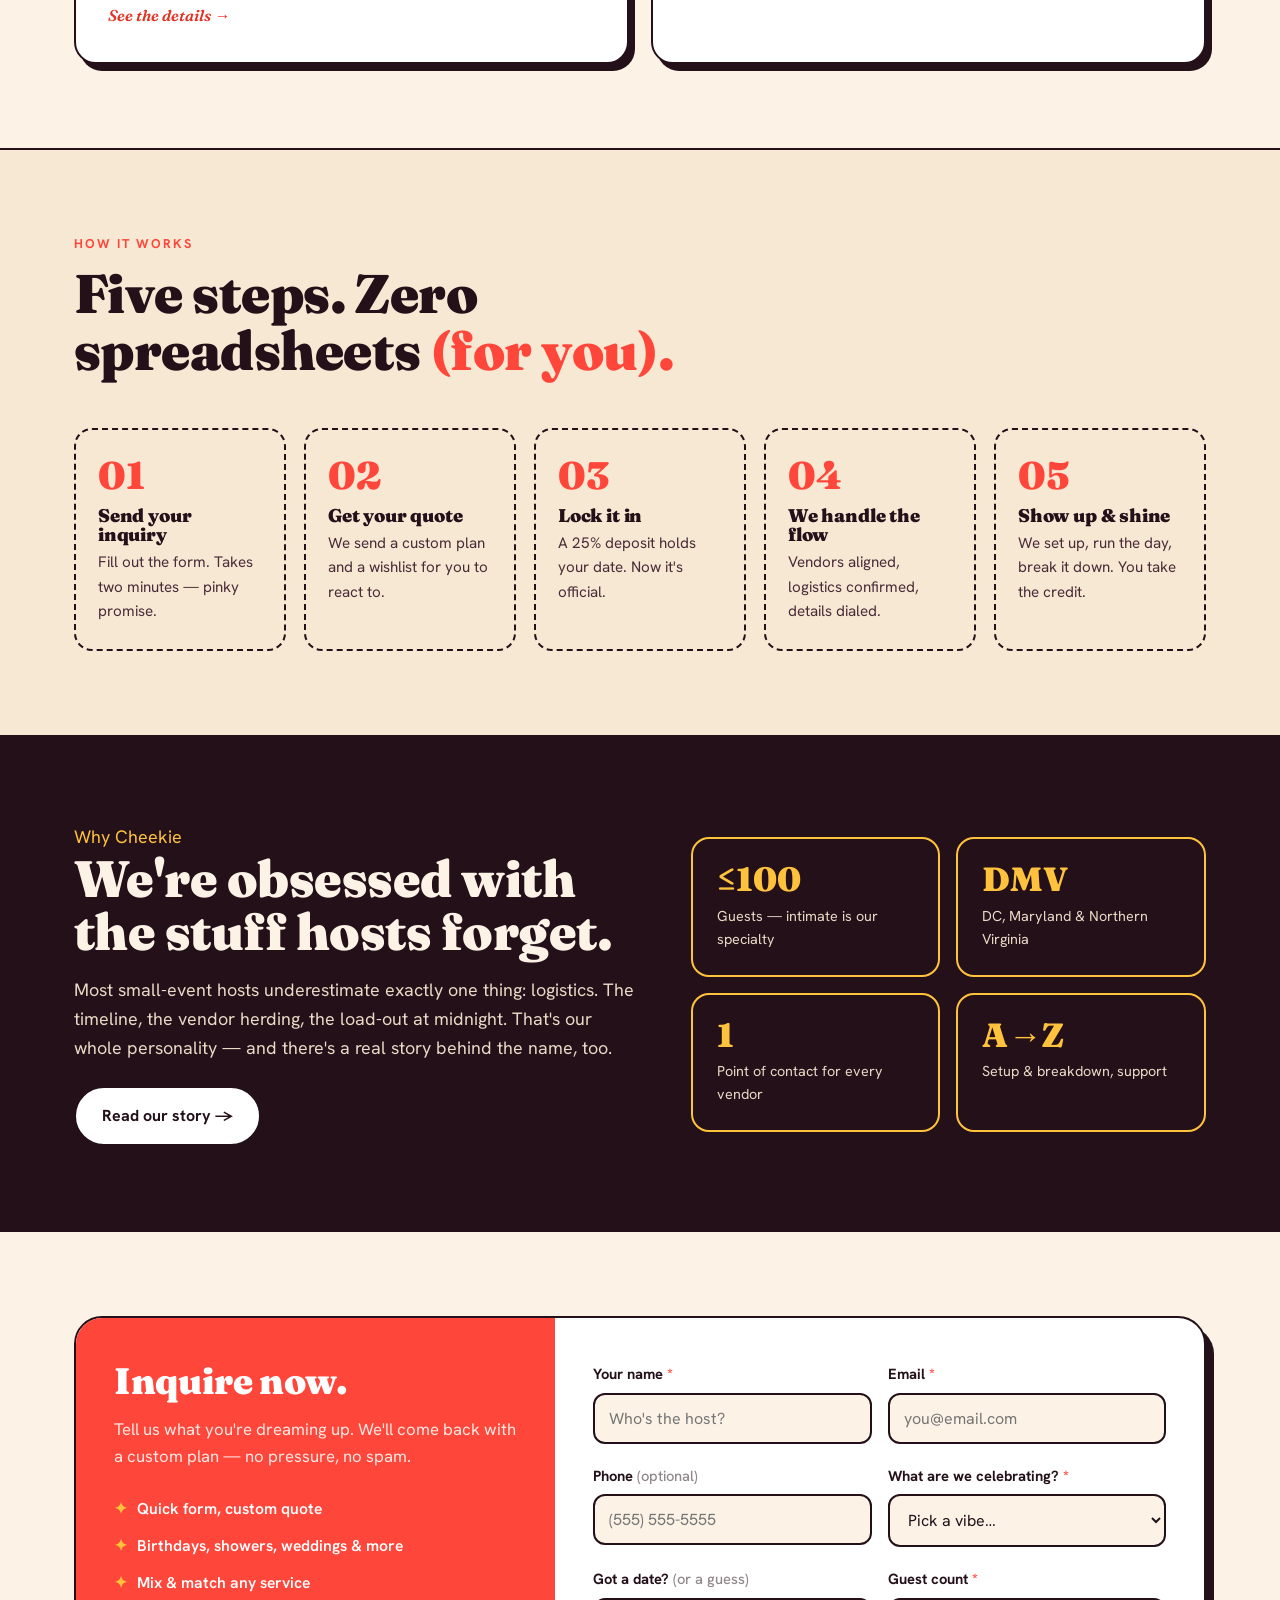
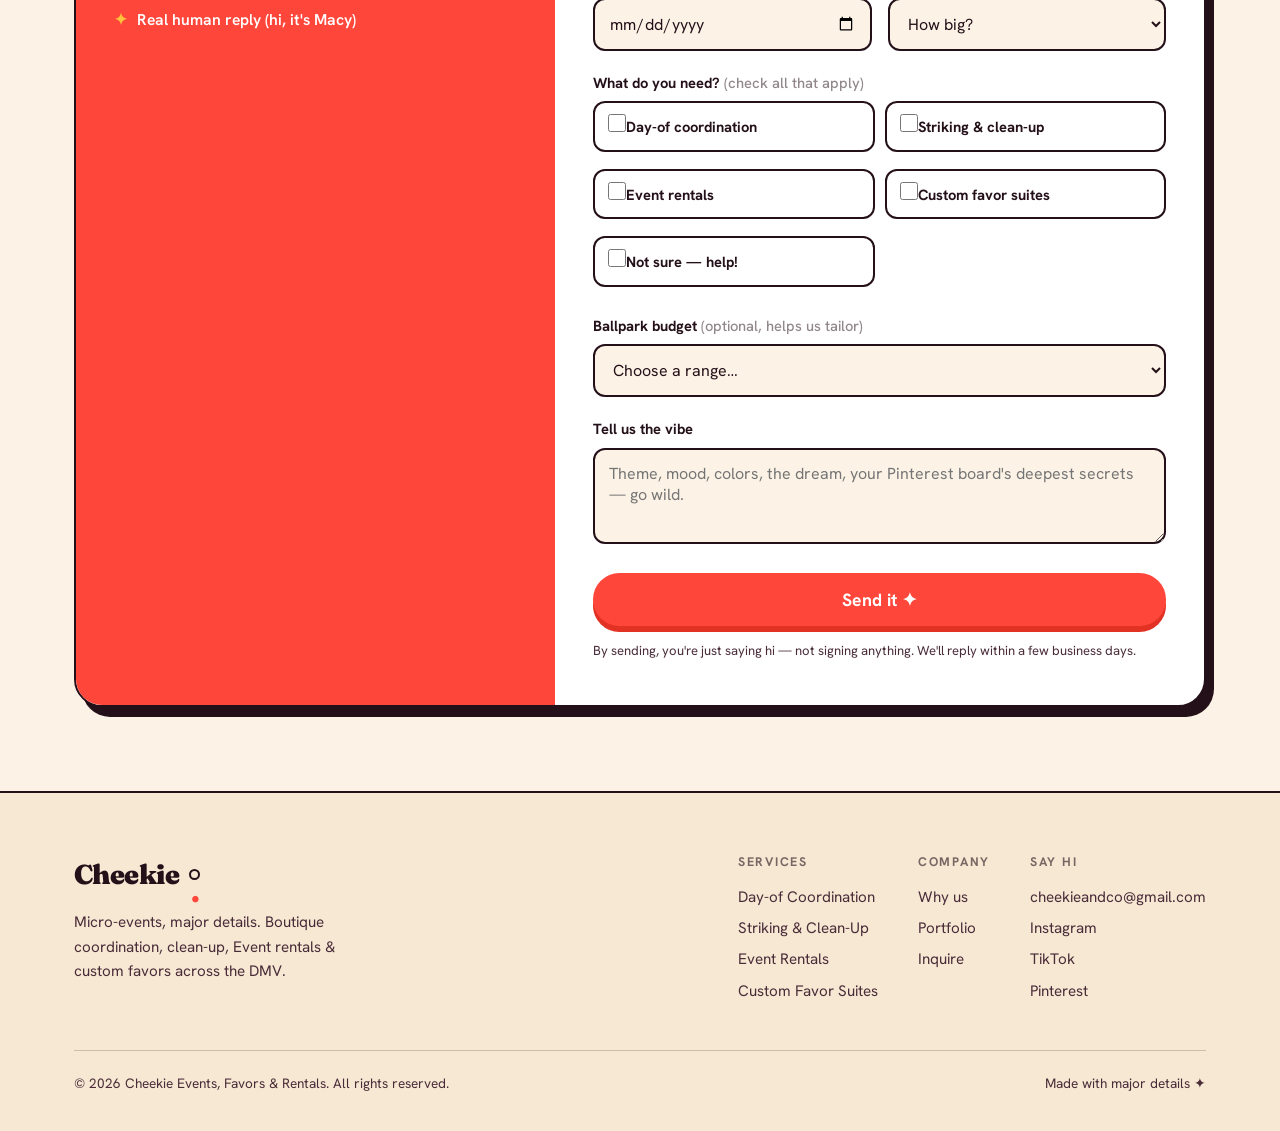
==== commit 3b1bfb98: "Update index.html" ====
--- a/index.html
+++ b/index.html
@@ -4,7 +4,7 @@
 <meta charset="UTF-8">
 <meta name="viewport" content="width=device-width, initial-scale=1.0">
 <title>Cheekie Events, Favors &amp; Rentals — Micro-events, major details (DC · MD · VA)</title>
-<meta name="description" content="Boutique day-of coordination, event clean-up, candle rentals, and custom favor suites for celebrations of 100 guests or fewer across the DMV.">
+<meta name="description" content="Boutique day-of coordination, event clean-up, rentals, and custom favors for celebrations of 100 guests or fewer across the DMV.">
 <link rel="preconnect" href="https://fonts.googleapis.com">
 <link rel="preconnect" href="https://fonts.gstatic.com" crossorigin>
 <link href="https://fonts.googleapis.com/css2?family=Fraunces:ital,opsz,wght@0,9..144,400;0,9..144,600;0,9..144,900;1,9..144,500&family=Hanken+Grotesk:wght@400;500;600;700&display=swap" rel="stylesheet">
@@ -31,8 +31,8 @@
 <!-- MARQUEE -->
 <div class="marquee" aria-hidden="true">
   <div class="marquee-track">
-    <span>Micro-events, major details&nbsp; <span class="star">✦</span> &nbsp;Day-of coordination&nbsp; <span class="star">✦</span> &nbsp;Event clean-up&nbsp; <span class="star">✦</span> &nbsp;Candle rentals&nbsp; <span class="star">✦</span> &nbsp;Custom favors&nbsp; <span class="star">✦</span> &nbsp;DC · MD · VA&nbsp; <span class="star">✦</span> &nbsp;</span>
-    <span>Micro-events, major details&nbsp; <span class="star">✦</span> &nbsp;Day-of coordination&nbsp; <span class="star">✦</span> &nbsp;Event clean-up&nbsp; <span class="star">✦</span> &nbsp;Candle rentals&nbsp; <span class="star">✦</span> &nbsp;Custom favors&nbsp; <span class="star">✦</span> &nbsp;DC · MD · VA&nbsp; <span class="star">✦</span> &nbsp;</span>
+    <span>Micro-events, major details&nbsp; <span class="star">✦</span> &nbsp;Day-of coordination&nbsp; <span class="star">✦</span> &nbsp;Event clean-up&nbsp; <span class="star">✦</span> &nbsp;Event rentals&nbsp; <span class="star">✦</span> &nbsp;Custom favors&nbsp; <span class="star">✦</span> &nbsp;DC · MD · VA&nbsp; <span class="star">✦</span> &nbsp;</span>
+    <span>Micro-events, major details&nbsp; <span class="star">✦</span> &nbsp;Day-of coordination&nbsp; <span class="star">✦</span> &nbsp;Event clean-up&nbsp; <span class="star">✦</span> &nbsp;Event rentals&nbsp; <span class="star">✦</span> &nbsp;Custom favors&nbsp; <span class="star">✦</span> &nbsp;DC · MD · VA&nbsp; <span class="star">✦</span> &nbsp;</span>
   </div>
 </div>
 
@@ -41,11 +41,11 @@
 <section class="hero">
   <div class="blob blob-1"></div>
   <div class="blob blob-2"></div>
-  <div class="sticker">100 guests<br>or fewer,<br>baby ✦</div>
+  <div class="sticker">Micro Event<br>or coordination ✦</div>
   <div class="wrap hero-inner">
     <span class="eyebrow">Boutique event logistics · DC · MD · VA</span>
     <h1>You bring the vision.<br>We bring the <span class="ital">details.</span></h1>
-    <p class="lead">Day-of coordination, event clean-up, candle rentals, and custom favors for celebrations of 100 guests or fewer. You sip the cocktail — <strong>we handle every detail.</strong></p>
+    <p class="lead">Day-of coordination, event clean-up, Event rentals, and custom favors for celebrations of 100 guests or fewer. You sip the cocktail — <strong>we handle every detail.</strong></p>
     <div class="hero-cta">
       <a class="btn btn-primary" href="#inquire">Inquire Now →</a>
       <a class="btn btn-ghost" href="#services">View Our Services</a>
@@ -81,8 +81,8 @@
       </a>
       <a class="card c-butter" href="candles.html">
         <span class="tag">Rentals</span>
-        <h3>Candle Rentals</h3>
-        <p>Votives, electric candles, and real wax — plus the entire kit to pull it off. Instant ambiance, zero cleanup stress.</p>
+        <h3>Event Rentals</h3>
+        <p>Beautifully curated event essentials including card boxes, easles, table numbers, candles, décor accents, and more—to elevate your event with ease.</p>
         <span class="price">See the details →</span>
       </a>
       <a class="card c-berry" href="favors.html">
@@ -126,7 +126,7 @@
         <div class="stat"><div class="big">≤100</div><div class="lbl">Guests — intimate is our specialty</div></div>
         <div class="stat"><div class="big">DMV</div><div class="lbl">DC, Maryland &amp; Northern Virginia</div></div>
         <div class="stat"><div class="big">1</div><div class="lbl">Point of contact for every vendor</div></div>
-        <div class="stat"><div class="big">A→Z</div><div class="lbl">Setup &amp; breakdown, always included</div></div>
+        <div class="stat"><div class="big">A→Z</div><div class="lbl">Setup &amp; breakdown, support</div></div>
       </div>
     </div>
   </div>
@@ -139,7 +139,7 @@
       <div class="form-grid" id="formGrid">
         <aside class="form-aside">
           <h2>Inquire now.</h2>
-          <p>Tell us what you're dreaming up. We'll come back within 1–2 business days with a custom plan — no pressure, no spam.</p>
+          <p>Tell us what you're dreaming up. We'll come back with a custom plan — no pressure, no spam.</p>
           <ul>
             <li>Quick form, custom quote</li>
             <li>Birthdays, showers, weddings &amp; more</li>
@@ -215,7 +215,7 @@
               <div class="checks">
                 <label class="check"><input type="checkbox" name="needs" value="Day-of coordination"><span>Day-of coordination</span></label>
                 <label class="check"><input type="checkbox" name="needs" value="Striking & clean-up"><span>Striking &amp; clean-up</span></label>
-                <label class="check"><input type="checkbox" name="needs" value="Candle rentals"><span>Candle rentals</span></label>
+                <label class="check"><input type="checkbox" name="needs" value="Event rentals"><span>Event rentals</span></label>
                 <label class="check"><input type="checkbox" name="needs" value="Custom favors"><span>Custom favor suites</span></label>
                 <label class="check"><input type="checkbox" name="needs" value="Not sure yet"><span>Not sure — help!</span></label>
               </div>
@@ -240,7 +240,7 @@
 
             <button type="submit" class="btn btn-primary" style="width:100%;justify-content:center;font-size:1.1rem">Send it ✦</button>
             <p class="error-msg" id="errorMsg">Oops — pop in your name, a valid email, the occasion, and guest count and we're golden.</p>
-            <p class="form-note">By sending, you're just saying hi — not signing anything. We'll reply within 1–2 business days.</p>
+            <p class="form-note">By sending, you're just saying hi — not signing anything. We'll reply within a few business days.</p>
           </form>
         </div>
       </div>
@@ -249,7 +249,7 @@
       <div class="success" id="successState">
         <div class="emoji">🎉</div>
         <h2>Eee — we got it!</h2>
-        <p>Thanks <span id="successName">friend</span>. Keep an eye on your inbox — Macy will be in touch within 1–2 business days with your custom plan.</p>
+        <p>Thanks <span id="successName">friend</span>. Keep an eye on your inbox — Cheekie will be in touch with your custom plan.</p>
         <button class="btn btn-ghost" onclick="resetForm()">Send another →</button>
       </div>
     </div>
@@ -263,14 +263,14 @@
     <div class="foot-grid">
       <div style="max-width:300px">
         <a class="logo" href="index.html">Cheekie<span class="dot">.</span></a>
-        <p style="margin-top:14px;color:var(--ink-soft);font-size:.95rem">Micro-events, major details. Boutique coordination, clean-up, candle rentals &amp; custom favors across the DMV.</p>
+        <p style="margin-top:14px;color:var(--ink-soft);font-size:.95rem">Micro-events, major details. Boutique coordination, clean-up, Event rentals &amp; custom favors across the DMV.</p>
       </div>
       <div class="foot-links">
         <div class="foot-col">
           <h4>Services</h4>
           <a href="coordination.html">Day-of Coordination</a>
           <a href="striking.html">Striking &amp; Clean-Up</a>
-          <a href="candles.html">Candle Rentals</a>
+          <a href="candles.html">Event Rentals</a>
           <a href="favors.html">Custom Favor Suites</a>
         </div>
         <div class="foot-col">
--- a/styles.css
+++ b/styles.css
@@ -247,3 +247,34 @@
 .foot-col a,.foot-col p{display:block;text-decoration:none;font-size:.95rem;margin-bottom:7px;color:var(--ink-soft)}
 .foot-col a:hover{color:var(--cherry)}
 .foot-bottom{margin-top:40px;padding-top:22px;border-top:1px solid rgba(36,16,25,.2);display:flex;justify-content:space-between;flex-wrap:wrap;gap:12px;font-size:.85rem;color:var(--ink-soft)}
+
+/* ---------- gallery carousel ---------- */
+.carousel{position:relative;max-width:840px;margin:0 auto}
+.carousel-frame{overflow:hidden;border:2px solid var(--ink);border-radius:24px;box-shadow:8px 10px 0 var(--ink);background:#1a0c12}
+.carousel-track{display:flex;transition:transform .5s cubic-bezier(.4,0,.2,1);will-change:transform}
+.slide{flex:0 0 100%;position:relative}
+.slide img{width:100%;aspect-ratio:3/2;object-fit:cover;display:block}
+.slide .cap{position:absolute;left:0;right:0;bottom:0;padding:38px 22px 16px;color:#fff;font-weight:600;font-size:1.02rem;background:linear-gradient(to top,rgba(26,12,18,.85),rgba(26,12,18,0))}
+.carousel-btn{position:absolute;top:50%;transform:translateY(-50%);width:48px;height:48px;border-radius:50%;border:2px solid var(--ink);background:var(--cream);color:var(--ink);font-size:1.4rem;line-height:1;cursor:pointer;display:flex;align-items:center;justify-content:center;box-shadow:3px 4px 0 var(--ink);transition:background .15s;z-index:3}
+.carousel-btn:hover{background:var(--butter)}
+.carousel-btn:active{box-shadow:1px 2px 0 var(--ink)}
+.carousel-btn.prev{left:-20px}
+.carousel-btn.next{right:-20px}
+.carousel-dots{display:flex;justify-content:center;gap:9px;margin-top:22px;flex-wrap:wrap}
+.dot{width:11px;height:11px;border-radius:50%;border:2px solid var(--ink);background:transparent;cursor:pointer;padding:0;transition:background .15s}
+.dot.active{background:var(--cherry);border-color:var(--cherry)}
+.carousel-count{text-align:center;margin-top:12px;font-weight:600;font-size:.85rem;color:var(--ink-soft)}
+@media(max-width:560px){
+  .carousel-btn{width:40px;height:40px;font-size:1.1rem;background:rgba(252,243,230,.92)}
+  .carousel-btn.prev{left:8px}
+  .carousel-btn.next{right:8px}
+}
+
+/* ---------- venues ---------- */
+.venue-grid{display:grid;grid-template-columns:repeat(3,1fr);gap:16px}
+@media(max-width:820px){.venue-grid{grid-template-columns:1fr 1fr}}
+@media(max-width:520px){.venue-grid{grid-template-columns:1fr}}
+.venue{border:2px solid var(--ink);border-radius:16px;padding:18px 20px;background:#fff;box-shadow:4px 5px 0 var(--ink)}
+.venue .vname{font-family:'Fraunces';font-weight:900;font-size:1.08rem;line-height:1.15}
+.venue .vloc{font-size:.88rem;color:var(--ink-soft);margin-top:5px}
+.venue .vtag{display:inline-block;margin-top:8px;font-size:.68rem;font-weight:700;letter-spacing:.08em;text-transform:uppercase;color:var(--teal);border:1.5px solid var(--teal);border-radius:999px;padding:2px 9px}
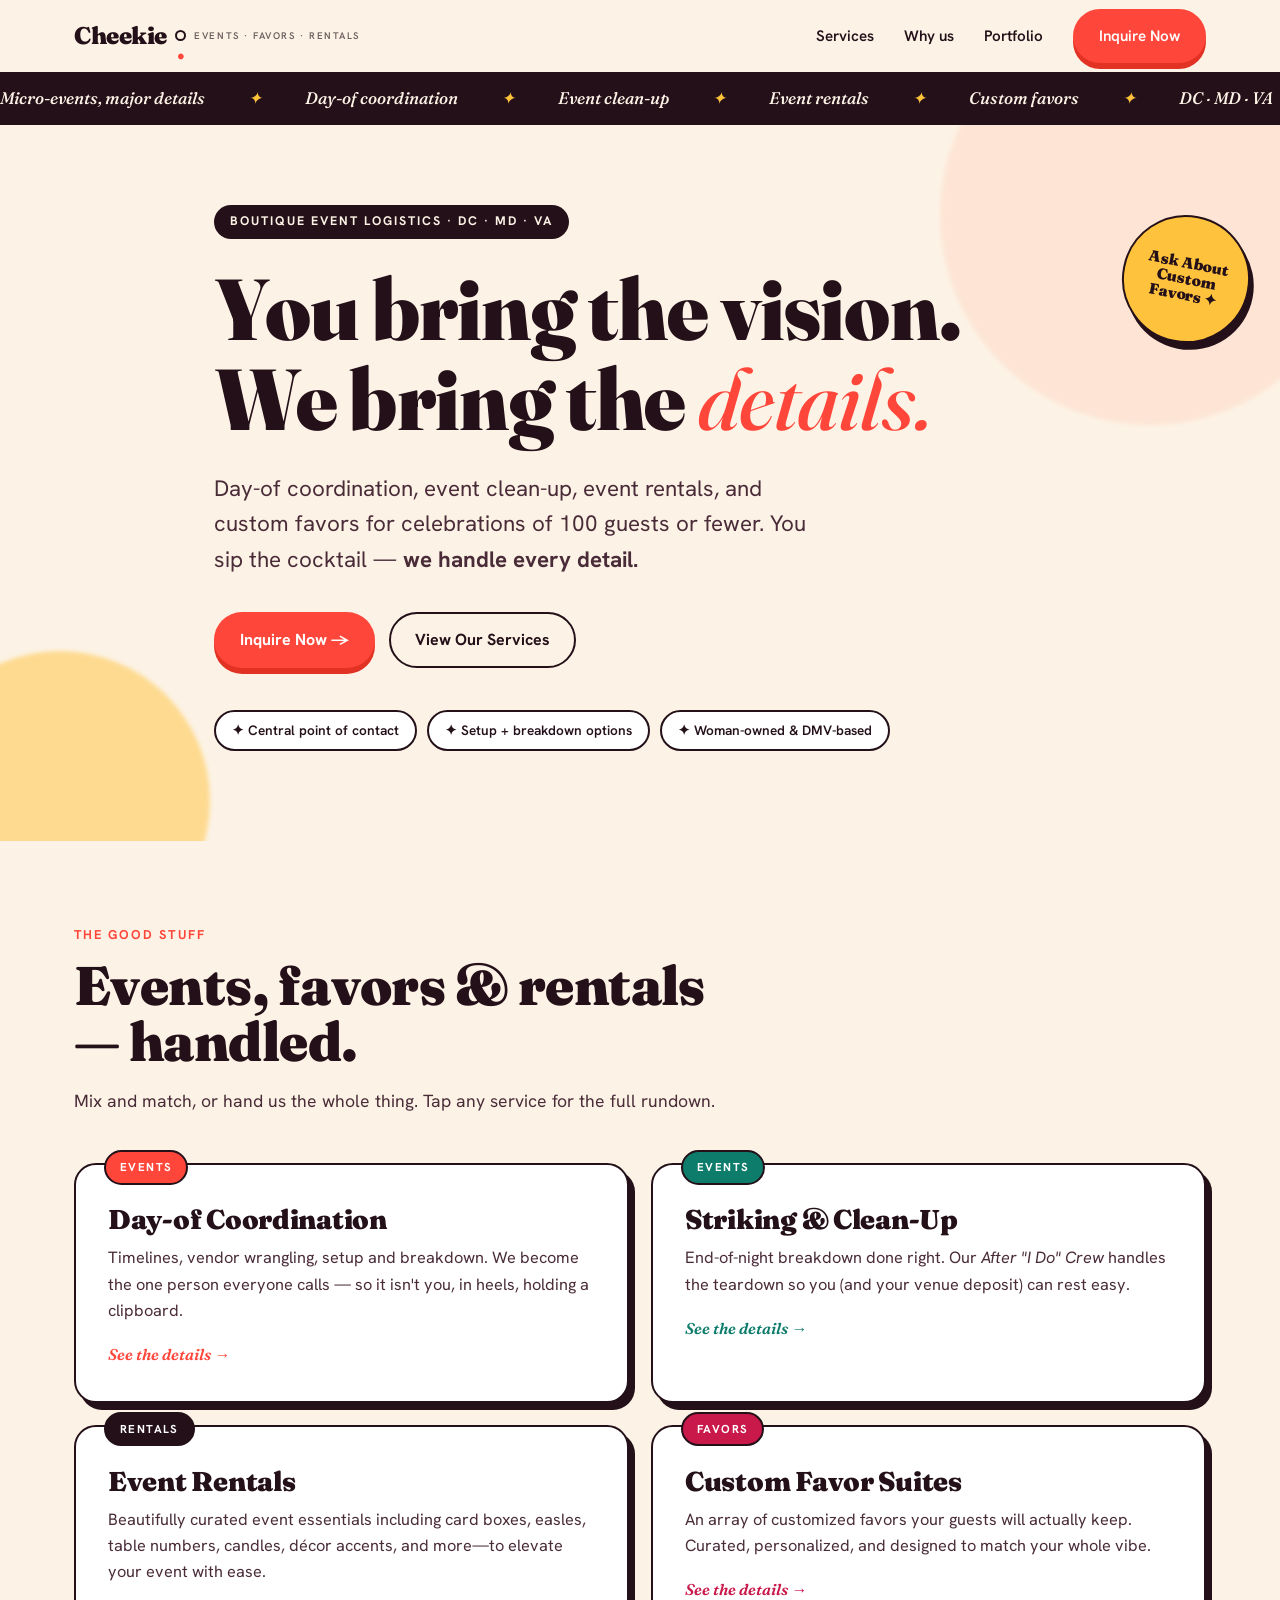
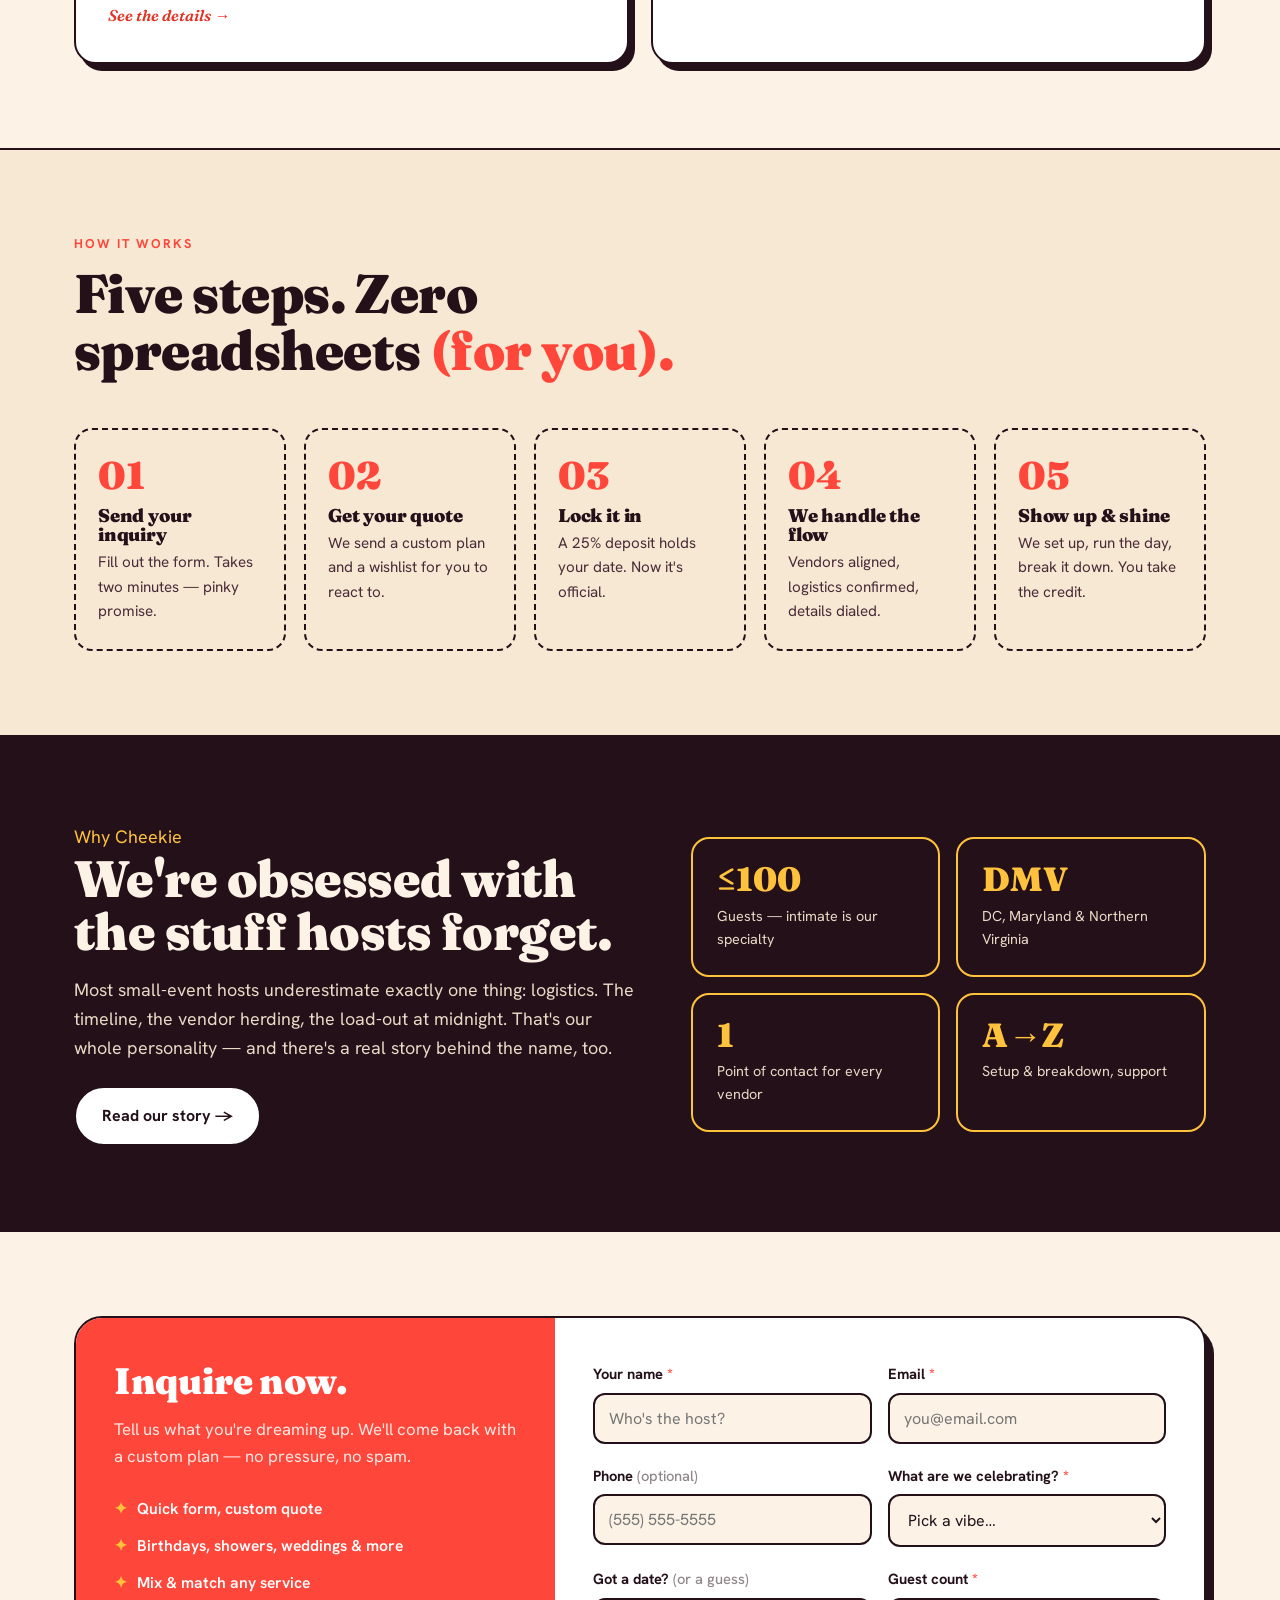
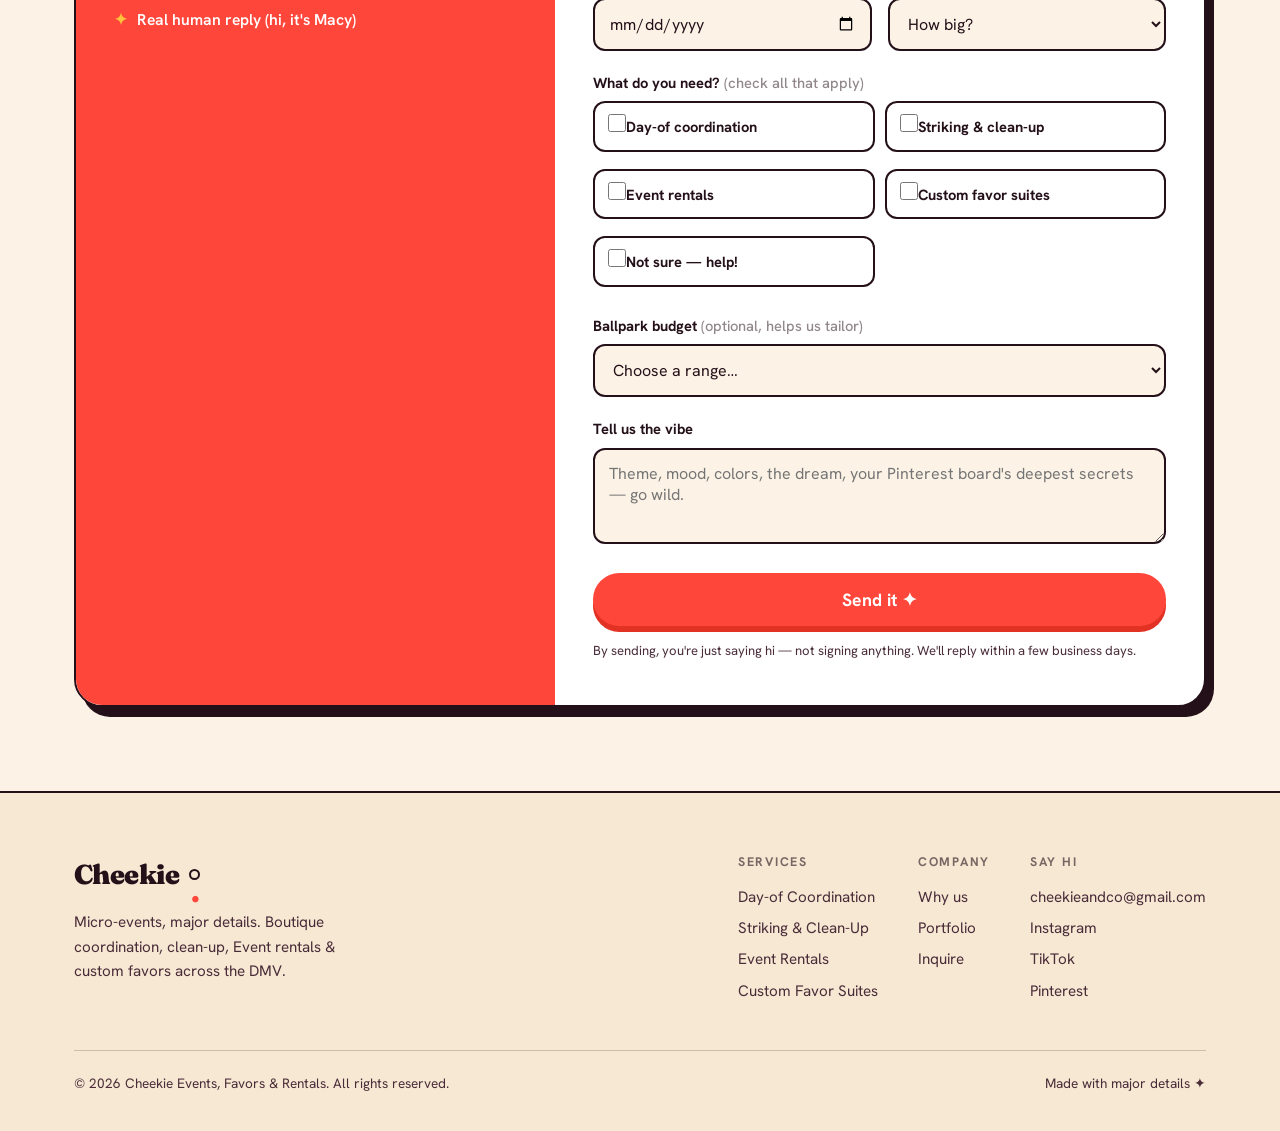
==== commit 6e506705: "Update index.html" ====
--- a/index.html
+++ b/index.html
@@ -41,11 +41,11 @@
 <section class="hero">
   <div class="blob blob-1"></div>
   <div class="blob blob-2"></div>
-  <div class="sticker">Micro Event<br>or coordination ✦</div>
+  <div class="sticker">Ask About<br> Custom Favors ✦</div>
   <div class="wrap hero-inner">
     <span class="eyebrow">Boutique event logistics · DC · MD · VA</span>
     <h1>You bring the vision.<br>We bring the <span class="ital">details.</span></h1>
-    <p class="lead">Day-of coordination, event clean-up, Event rentals, and custom favors for celebrations of 100 guests or fewer. You sip the cocktail — <strong>we handle every detail.</strong></p>
+    <p class="lead">Day-of coordination, event clean-up, event rentals, and custom favors for celebrations of 100 guests or fewer. You sip the cocktail — <strong>we handle every detail.</strong></p>
     <div class="hero-cta">
       <a class="btn btn-primary" href="#inquire">Inquire Now →</a>
       <a class="btn btn-ghost" href="#services">View Our Services</a>
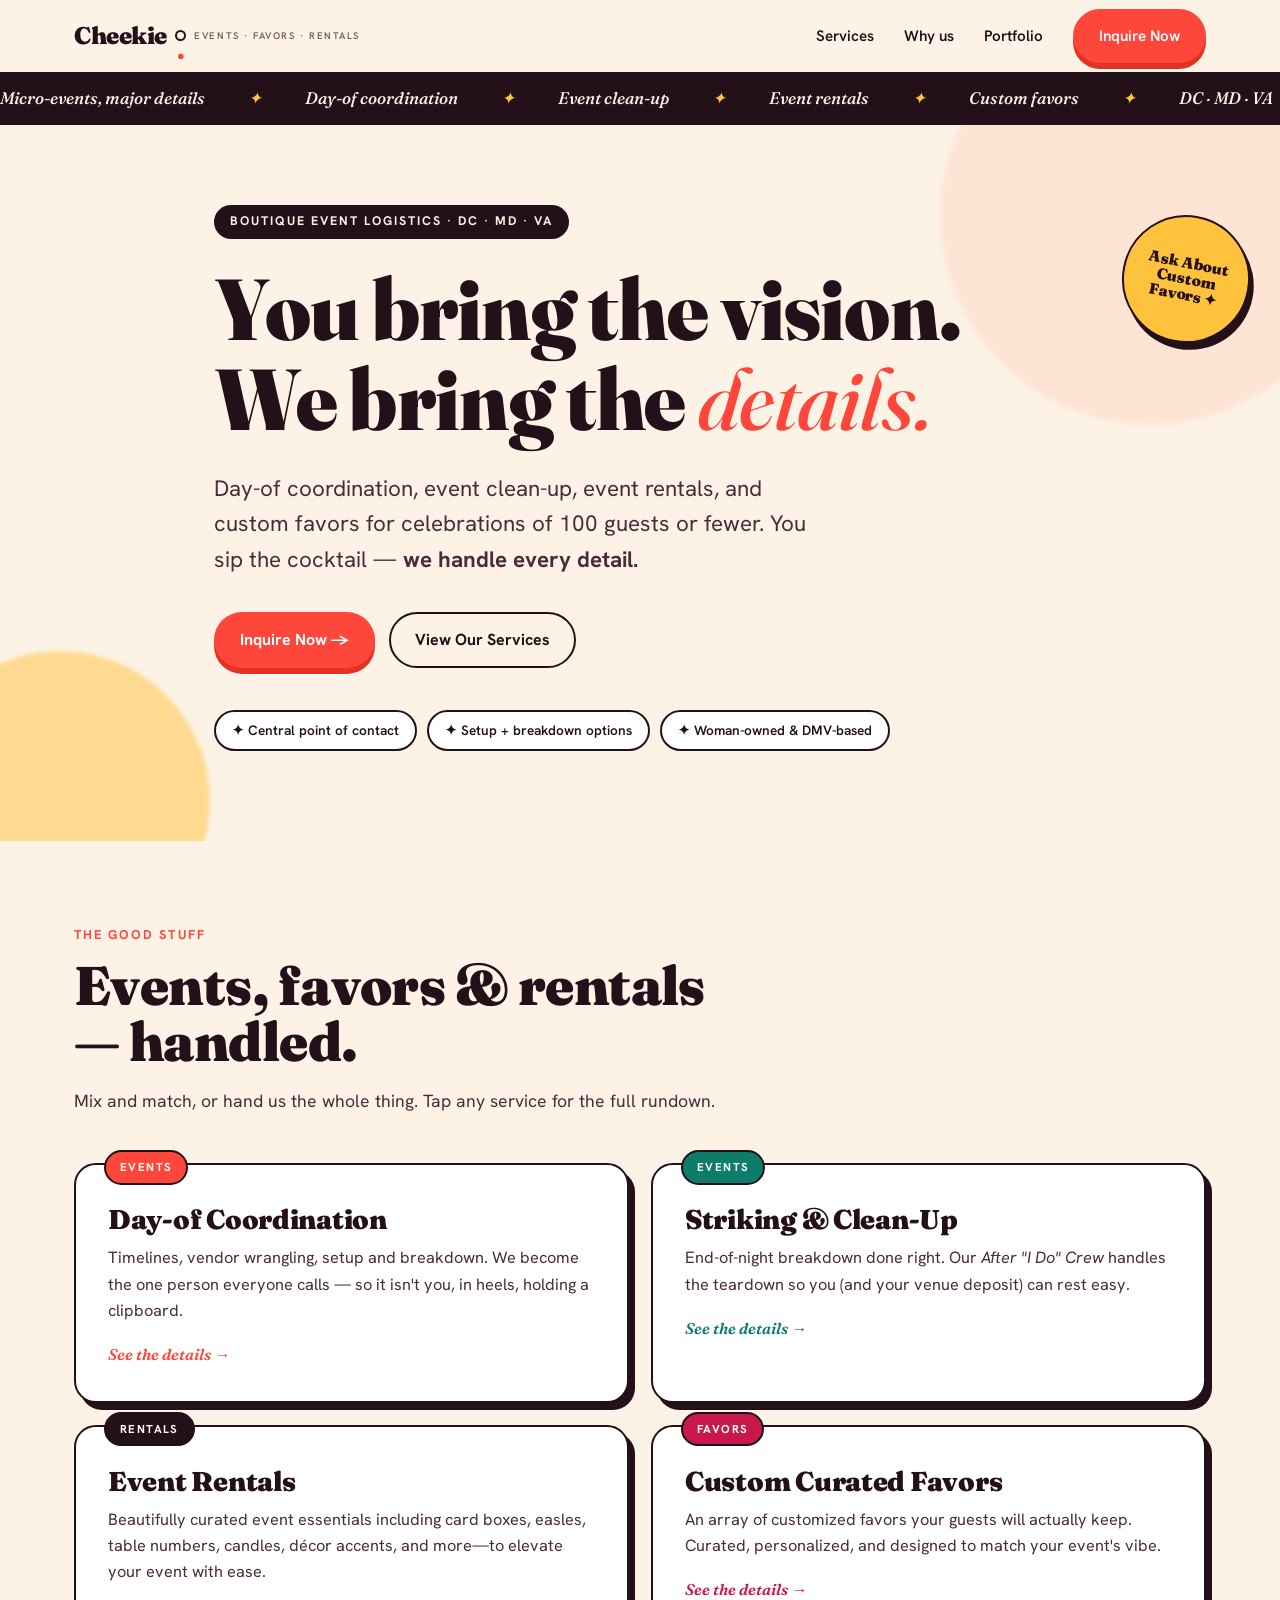
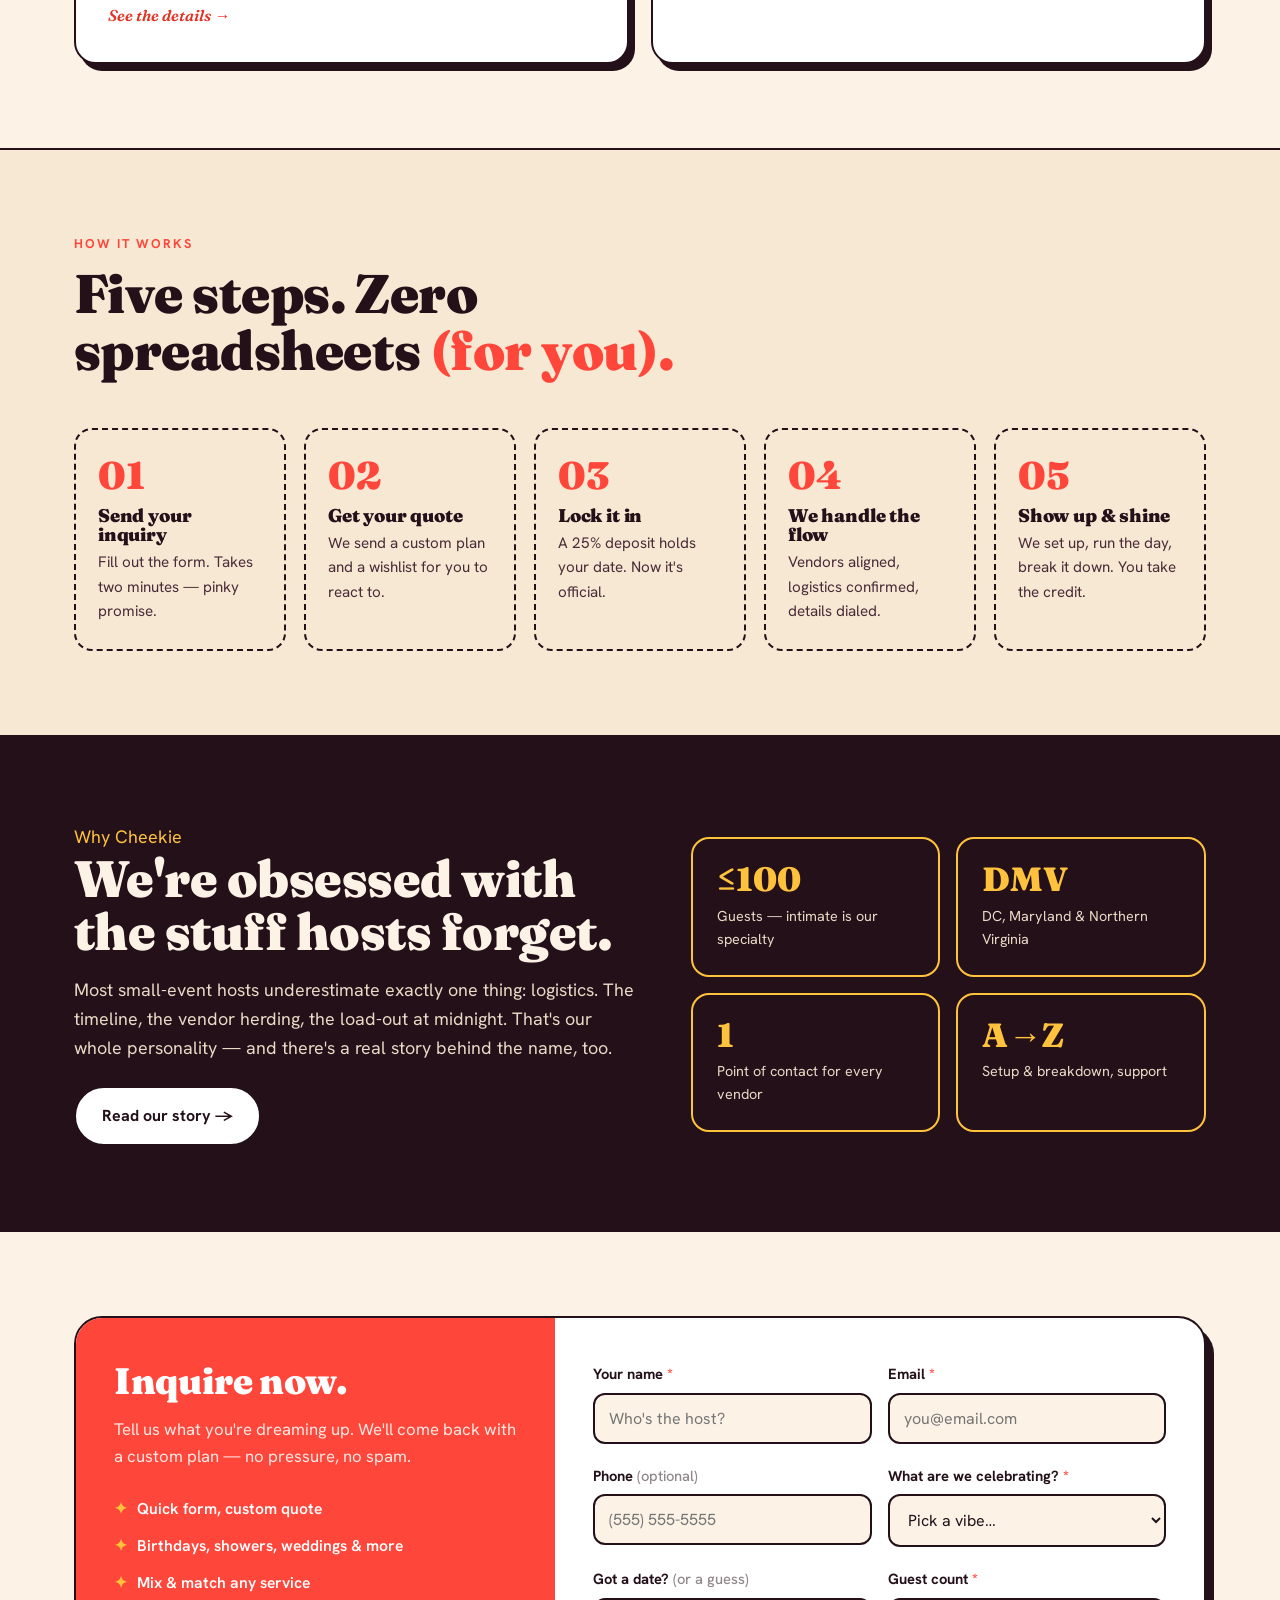
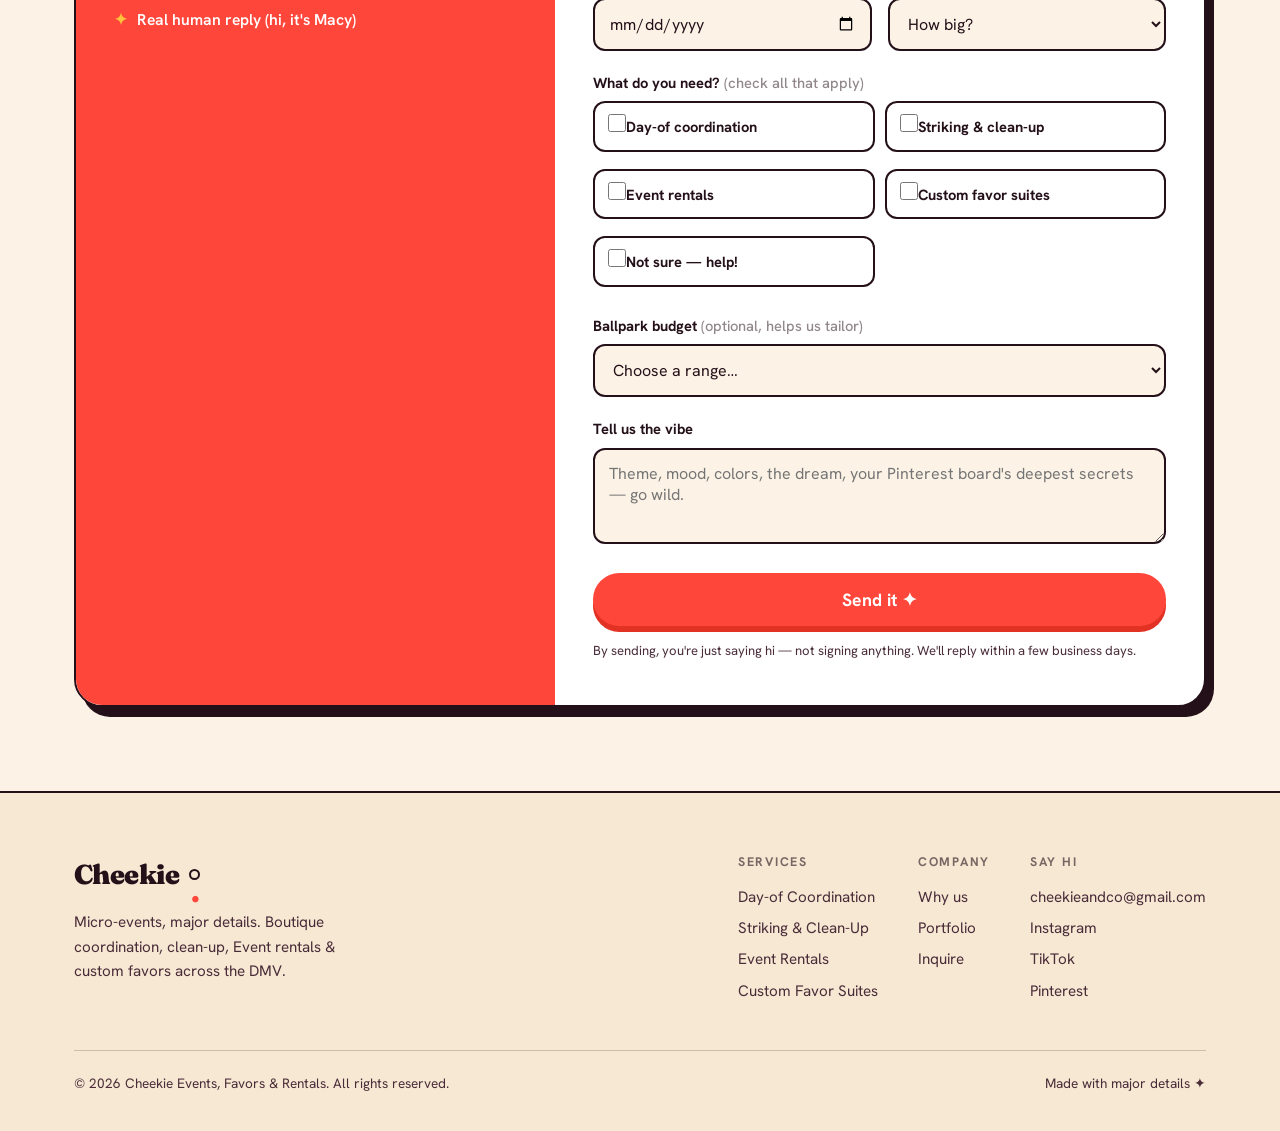
==== commit 6a1223a3: "Update index.html" ====
--- a/index.html
+++ b/index.html
@@ -87,8 +87,8 @@
       </a>
       <a class="card c-berry" href="favors.html">
         <span class="tag">Favors</span>
-        <h3>Custom Favor Suites</h3>
-        <p>An array of customized favors your guests will actually keep. Curated, personalized, and designed to match your whole vibe.</p>
+        <h3>Custom Curated Favors</h3>
+        <p>An array of customized favors your guests will actually keep. Curated, personalized, and designed to match your event's vibe.</p>
         <span class="price">See the details →</span>
       </a>
     </div>
--- a/styles.css
+++ b/styles.css
@@ -254,7 +254,7 @@
 .carousel-track{display:flex;transition:transform .5s cubic-bezier(.4,0,.2,1);will-change:transform}
 .slide{flex:0 0 100%;position:relative}
 .slide img{width:100%;aspect-ratio:3/2;object-fit:cover;display:block}
-.slide .cap{position:absolute;left:0;right:0;bottom:0;padding:38px 22px 16px;color:#fff;font-weight:600;font-size:1.02rem;background:linear-gradient(to top,rgba(26,12,18,.85),rgba(26,12,18,0))}
+.slide .cap{display:none}
 .carousel-btn{position:absolute;top:50%;transform:translateY(-50%);width:48px;height:48px;border-radius:50%;border:2px solid var(--ink);background:var(--cream);color:var(--ink);font-size:1.4rem;line-height:1;cursor:pointer;display:flex;align-items:center;justify-content:center;box-shadow:3px 4px 0 var(--ink);transition:background .15s;z-index:3}
 .carousel-btn:hover{background:var(--butter)}
 .carousel-btn:active{box-shadow:1px 2px 0 var(--ink)}
